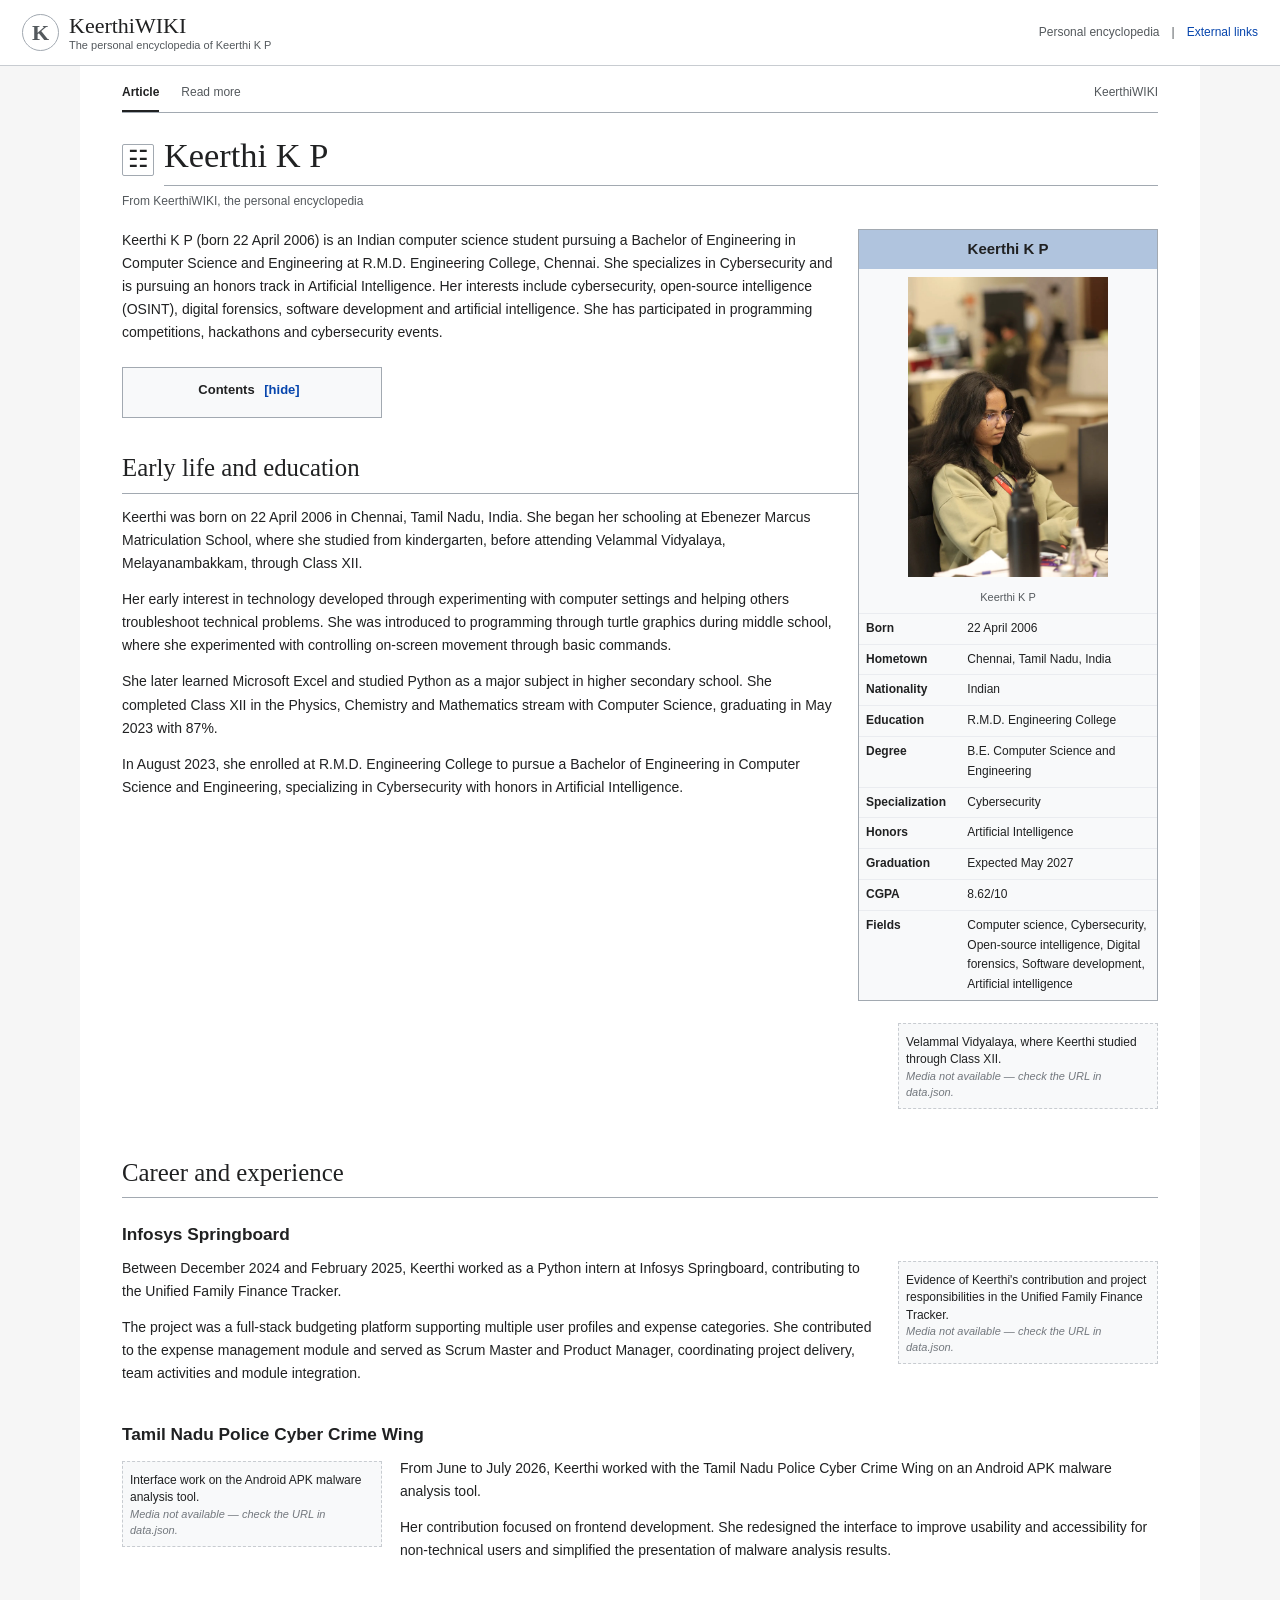
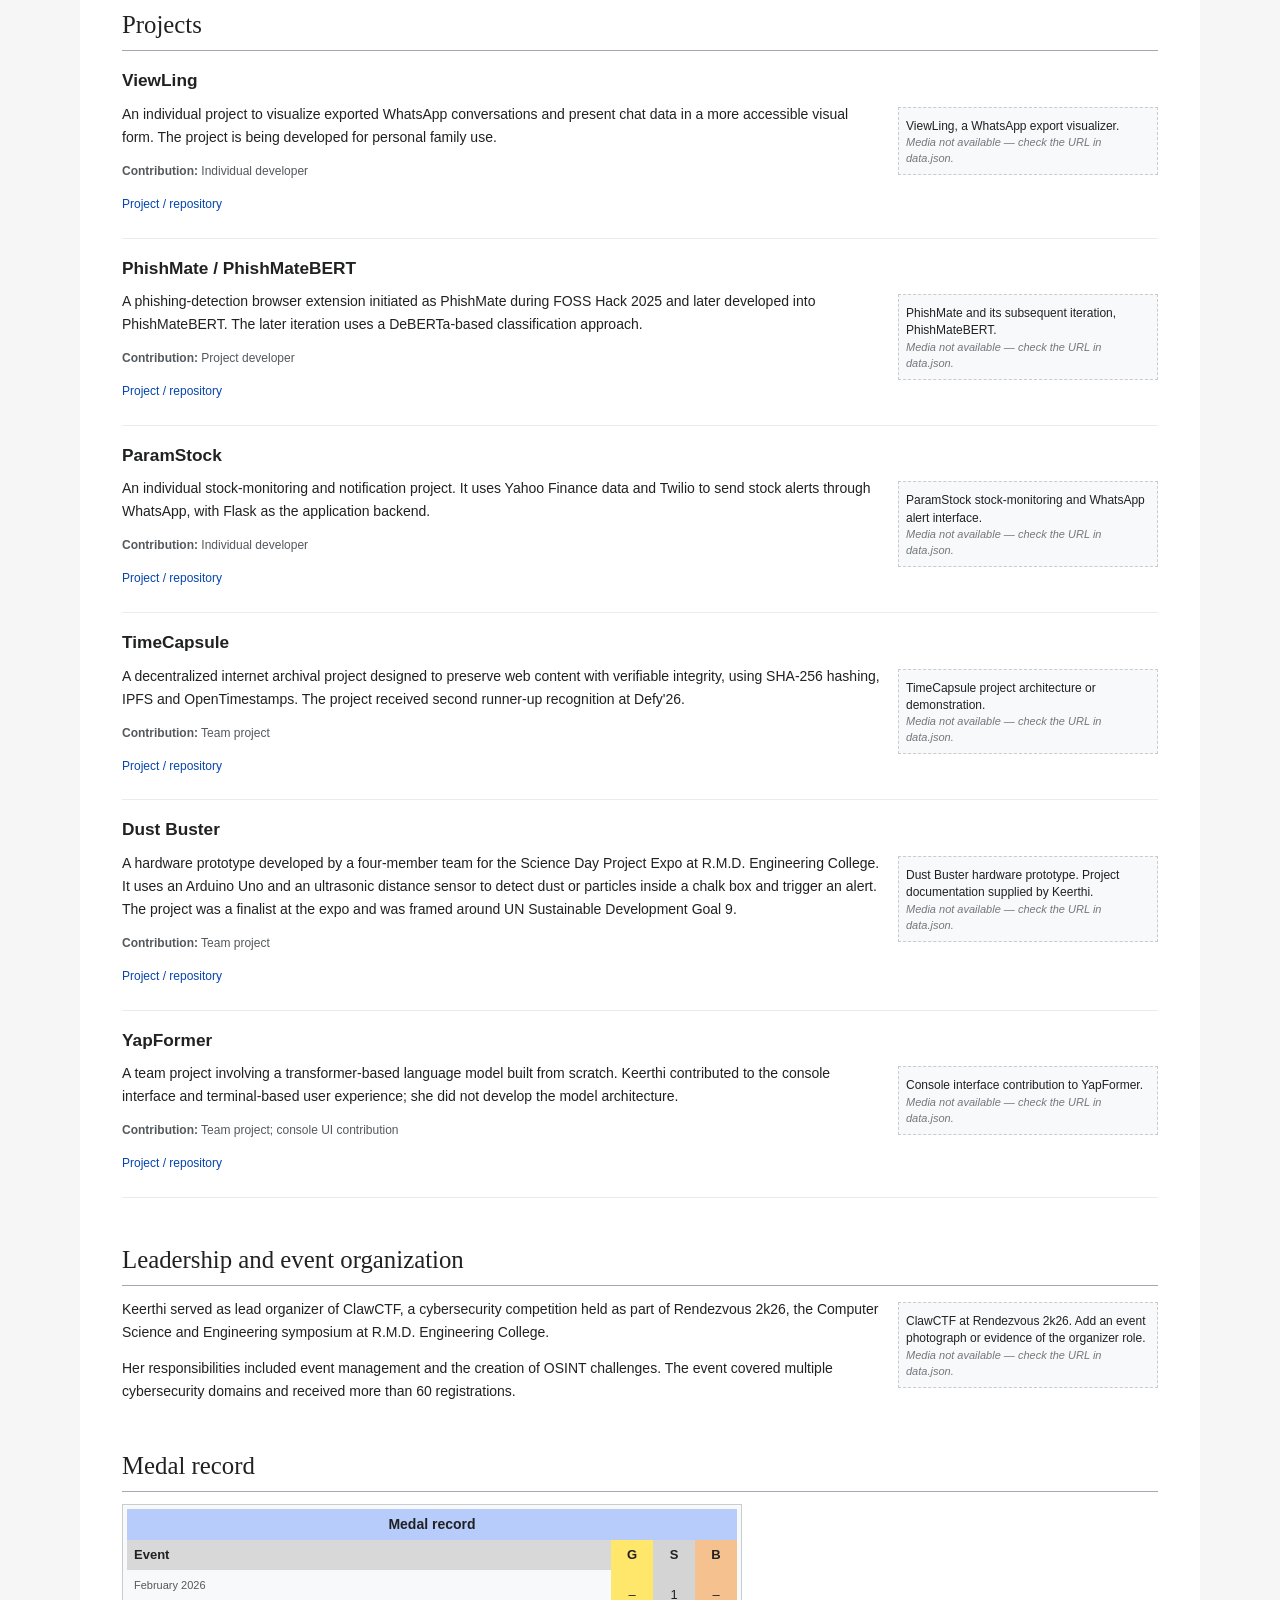
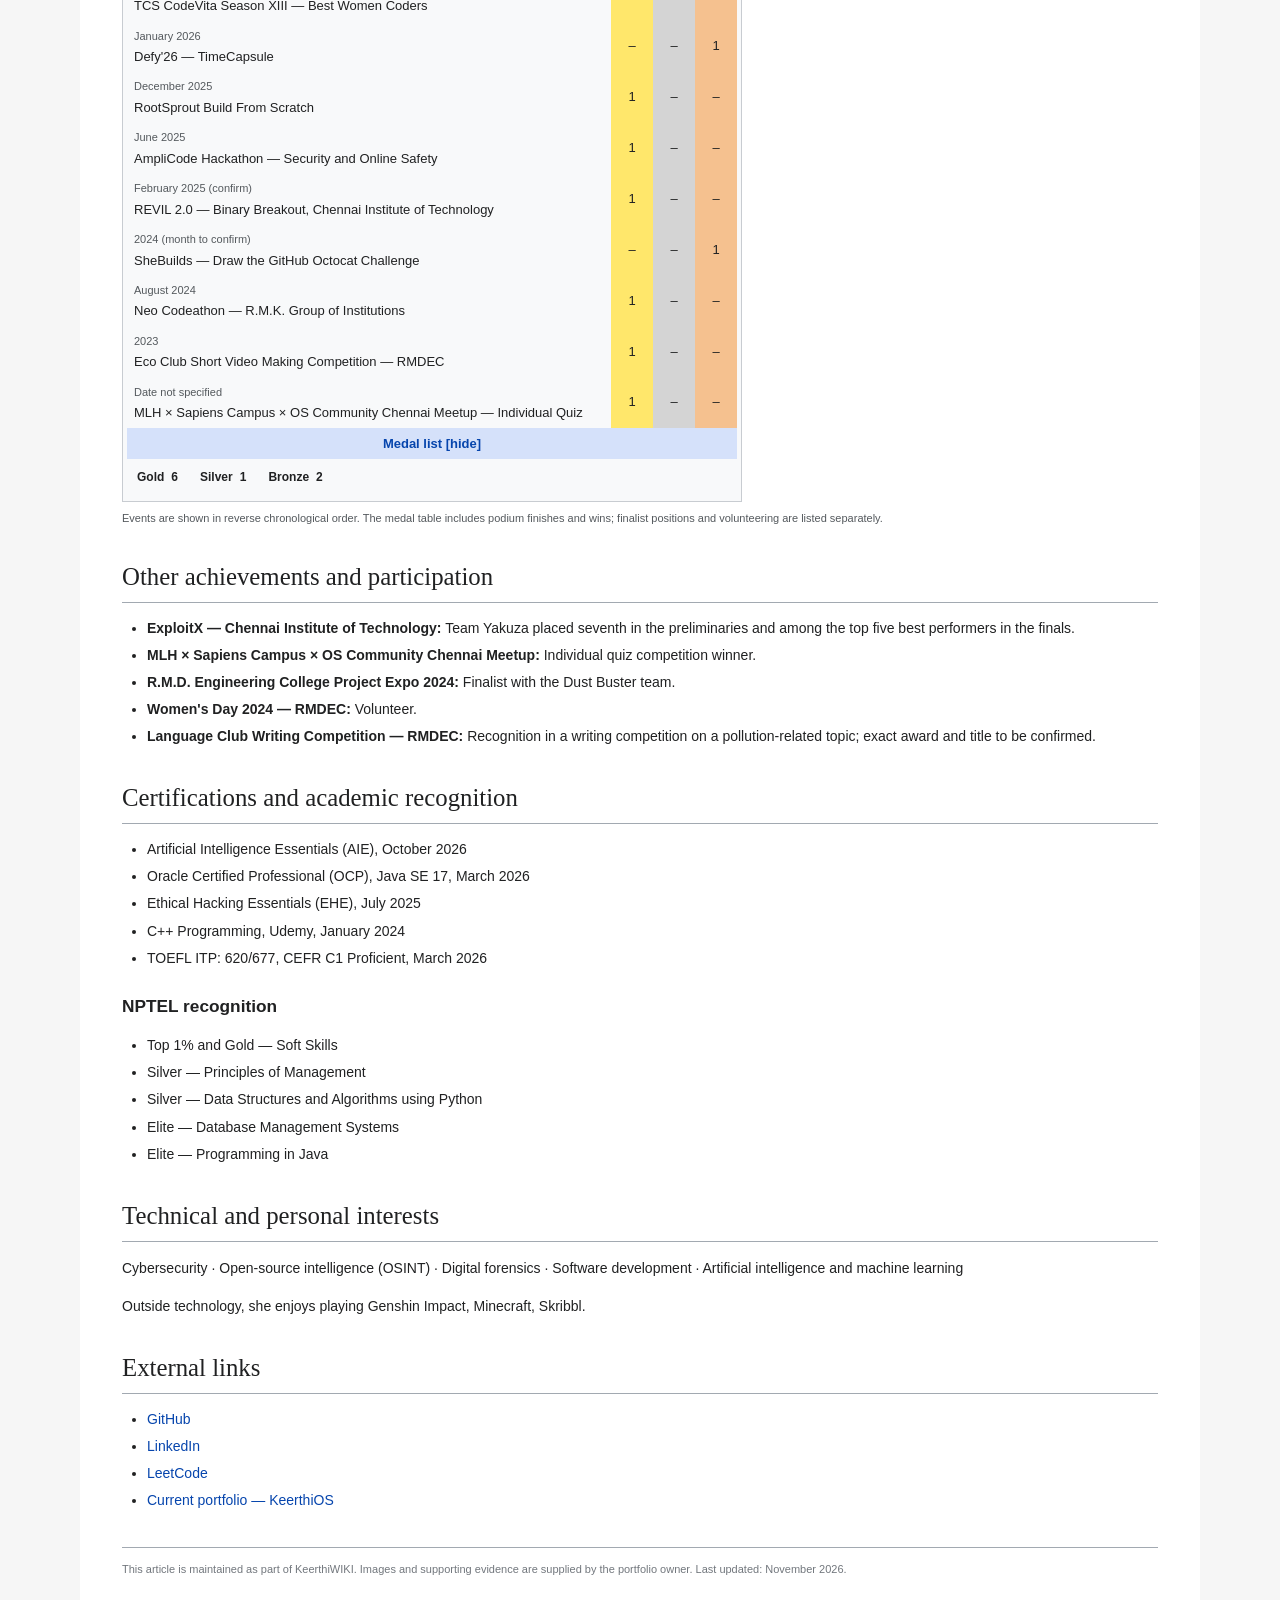
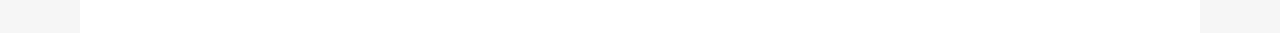
==== index.html @ c073e6c1 "not empty" ====
<!doctype html>
<html lang="en">
<head>
  <meta charset="utf-8">
  <meta name="viewport" content="width=device-width, initial-scale=1">
  <meta name="description" content="Keerthi K P — a Wikipedia-inspired personal portfolio.">
  <title>Keerthi K P — KeerthiWIKI</title>
  <link rel="stylesheet" href="style.css">
</head>
<body>
  <header class="site-header">
    <a class="brand" href="#"><span class="brand-mark">K</span><span><strong id="site-name">KeerthiWIKI</strong><small id="site-tagline">The personal encyclopedia</small></span></a>
    <div class="header-tools"><span>Personal encyclopedia</span><span class="tool-divider">|</span><a href="#external-links">External links</a></div>
  </header>
  <div class="page-shell">
    <main class="article">
      <div class="article-tabs"><span class="active-tab">Article</span><a href="#external-links">Read more</a><span class="article-tools">KeerthiWIKI</span></div>
      <div class="title-row">
        <button class="contents-trigger" id="toc-open" type="button" aria-label="Open contents" aria-expanded="true" title="Contents">☷</button>
        <h1 id="article-title">Keerthi K P</h1>
      </div>
      <div class="subtitle">From KeerthiWIKI, the personal encyclopedia</div>
      <nav class="toc-popover" id="toc-panel" aria-label="Contents">
        <div class="toc-popover-head"><strong>Contents</strong><button id="toc-toggle" type="button" aria-expanded="true">hide</button></div>
        <ol id="toc-list"></ol>
      </nav>
      <section id="overview">
        <div class="infobox" id="infobox"></div>
        <p id="lead"></p>
      </section>
      <nav class="toc" aria-label="Contents">
        <div class="toc-title">Contents <button id="toc-toggle" type="button" aria-expanded="true">[hide]</button></div>
        <ol id="toc-list"></ol>
      </nav>
      <div id="article-sections"></div>
      <section id="medal-record">
        <h2>Medal record</h2>
        <div class="medal-wrap">
          <table class="medal-table">
            <thead><tr><th colspan="4" class="medal-heading">Medal record</th></tr><tr><th>Event</th><th class="gold-head">G</th><th class="silver-head">S</th><th class="bronze-head">B</th></tr></thead>
            <tbody id="medal-body"></tbody>
            <tfoot><tr><th colspan="4" class="medal-list-heading"><button id="medal-toggle" type="button" aria-expanded="true">Medal list [hide]</button></th></tr></tfoot>
          </table>
          <div id="medal-summary" class="medal-summary"></div>
        </div>
        <p class="small-note">Events are shown in reverse chronological order. The medal table includes podium finishes and wins; finalist positions and volunteering are listed separately.</p>
      </section>
      <section id="other-achievements"><h2>Other achievements and participation</h2><ul id="other-list"></ul></section>
      <section id="certifications"><h2>Certifications and academic recognition</h2><ul id="cert-list"></ul><h3>NPTEL recognition</h3><ul id="nptel-list"></ul></section>
      <section id="interests"><h2>Technical and personal interests</h2><p class="field-list" id="field-list"></p><p id="personal-interests"></p></section>
      <section id="external-links"><h2>External links</h2><ul id="links-list"></ul></section>
      <footer class="article-footer">This article is maintained as part of KeerthiWIKI. Images and supporting evidence are supplied by the portfolio owner. Last updated: <span id="last-updated"></span>.</footer>
    </main>
  </div>
  <script>
  const $ = (s, root=document) => root.querySelector(s);
  const esc = (s="") => String(s).replace(/[&<>"']/g, c => ({"&":"&amp;","<":"&lt;",">":"&gt;",'"':"&quot;","'":"&#39;"}[c]));
  const link = (url,label) => `<a href="${esc(url)}" target="_blank" rel="noopener noreferrer">${esc(label)}</a>`;
  function figure(img, align="right") {
    if (!img) return "";
    const media = img.type === "video"
      ? `<video controls preload="metadata" playsinline aria-label="${esc(img.alt || "Project video")}"><source src="${esc(img.src)}"><span>Your browser does not support HTML video.</span></video>`
      : `<a href="${esc(img.src)}" target="_blank" rel="noopener"><img src="${esc(img.src)}" alt="${esc(img.alt || "")}" loading="lazy" onerror="this.closest('figure').classList.add('image-missing');this.style.display='none'"></a>`;
    return `<figure class="thumb ${align === "left" ? "thumb-left" : "thumb-right"}">
      ${media}
      <figcaption>${esc(img.caption || "")}<span class="missing-hint">Media not available — check the URL in data.json.</span></figcaption>
    </figure>`;
  }
  function paragraphs(items=[]) { return items.map(p=>`<p>${esc(p)}</p>`).join(""); }
  function renderSection(s) {
    let out = `<section id="${esc(s.id)}"><h2>${esc(s.title)}</h2>`;
    if (s.images) s.images.forEach(i => out += figure(i, i.align));
    if (s.paragraphs) out += paragraphs(s.paragraphs);
    if (s.subsections) s.subsections.forEach(sub => {
      out += `<div class="clearfix"><h3>${esc(sub.title)}</h3>`;
      if (sub.images) sub.images.forEach(i => out += figure(i, i.align));
      out += paragraphs(sub.paragraphs || []) + `</div>`;
    });
    if (s.items) s.items.forEach(item => {
      const projectId = `project-${s.items.indexOf(item)}-${item.name.toLowerCase().replace(/[^a-z0-9]+/g,"-")}`;
      out += `<div class="project-entry clearfix" id="${esc(projectId)}"><h3>${esc(item.name)}</h3>`;
      if (item.image) out += figure(item.image, "right");
      out += `<p>${esc(item.description)}</p><p class="role-line"><b>Contribution:</b> ${esc(item.role)}</p>`;
      if (item.link) out += `<p class="project-link">${link(item.link, "Project / repository")}</p>`;
      out += `</div>`;
    });
    out += `<div class="clearfix"></div></section>`;
    return out;
  }
  async function init() {
    try {
      const response = await fetch("data.json");
      if (!response.ok) throw new Error("Could not load data.json");
      const d = await response.json();
      $("#site-name").textContent = d.site.name;
      $("#site-tagline").textContent = d.site.tagline;
      $("#article-title").textContent = d.site.articleTitle;
      $("#last-updated").textContent = d.site.lastUpdated;
      $("#lead").textContent = d.lead;
      const p = d.person;
      $("#infobox").innerHTML = `<div class="infobox-title">${esc(p.name)}</div>
        <div class="infobox-photo"><img src="${esc(p.photo.src)}" alt="${esc(p.photo.alt)}" onerror="this.style.display='none';this.nextElementSibling.style.display='block'"><span class="missing-hint">Add your portrait at ${esc(p.photo.src)}</span><div class="caption">${esc(p.photo.caption)}</div></div>
        <table>${[
          ["Born",p.born],["Hometown",p.hometown],["Nationality",p.nationality],["Education",p.education],["Degree",p.degree],["Specialization",p.specialization],["Honors",p.honors],["Graduation",p.graduation],["CGPA",p.cgpa],["Fields",p.fields.join(", ")]
        ].map(([k,v])=>`<tr><th>${esc(k)}</th><td>${esc(v)}</td></tr>`).join("")}</table>`;
      $("#article-sections").innerHTML = d.sections.map(renderSection).join("");
      const tocRows = d.sections.map((s,i) => {
        let nested = "";
        if (s.subsections?.length) nested = `<ol>${s.subsections.map(sub=>`<li><a href="#${esc(s.id)}">${esc(sub.title)}</a></li>`).join("")}</ol>`;
        if (s.items?.length) nested = `<ol>${s.items.map((item,j)=>`<li><a href="#project-${j}-${esc(item.name.toLowerCase().replace(/[^a-z0-9]+/g,"-"))}">${esc(item.name)}</a></li>`).join("")}</ol>`;
        return `<li><a href="#${esc(s.id)}">${esc(s.title)}</a>${nested}</li>`;
      }).join("");
      $("#toc-list").innerHTML = `<li class="toc-top"><a href="#overview">(Top)</a></li>${tocRows}
        <li><a href="#medal-record">Medal record</a></li>
        <li><a href="#other-achievements">Other achievements and participation</a></li>
        <li><a href="#certifications">Certifications and academic recognition</a></li>
        <li><a href="#interests">Technical and personal interests</a></li>
        <li><a href="#external-links">External links</a></li>`;
      const medals = [...d.medals].sort((a,b)=>b.sort.localeCompare(a.sort));
      $("#medal-body").innerHTML = medals.map(m=>`<tr><td><span class="medal-date">${esc(m.date)}</span><br>${esc(m.event)}</td><td class="gold-cell">${m.gold || "–"}</td><td class="silver-cell">${m.silver || "–"}</td><td class="bronze-cell">${m.bronze || "–"}</td></tr>`).join("");
      const totals = medals.reduce((a,m)=>({gold:a.gold+m.gold,silver:a.silver+m.silver,bronze:a.bronze+m.bronze}),{gold:0,silver:0,bronze:0});
      $("#medal-summary").innerHTML = `<div><b>Gold</b><span>${totals.gold}</span></div><div><b>Silver</b><span>${totals.silver}</span></div><div><b>Bronze</b><span>${totals.bronze}</span></div>`;
      $("#other-list").innerHTML = d.otherAchievements.map(a=>`<li><b>${esc(a.title)}:</b> ${esc(a.detail)}</li>`).join("");
      $("#cert-list").innerHTML = d.certifications.map(x=>`<li>${esc(x)}</li>`).join("");
      $("#nptel-list").innerHTML = d.nptel.map(x=>`<li>${esc(x)}</li>`).join("");
      $("#field-list").textContent = d.interests.join(" · ");
      $("#personal-interests").textContent = "Outside technology, she enjoys playing " + d.personalInterests.join(", ") + ".";
      $("#links-list").innerHTML = d.externalLinks.map(x=>`<li>${link(x.url,x.label)}</li>`).join("");
      const tocPanel = $("#toc-panel"), tocOpen = $("#toc-open");
      $("#toc-toggle").addEventListener("click", () => { tocPanel.classList.remove("is-open"); tocOpen.setAttribute("aria-expanded","false"); });
      tocOpen.addEventListener("click", () => { const open = !tocPanel.classList.contains("is-open"); tocPanel.classList.toggle("is-open",open); tocOpen.setAttribute("aria-expanded",String(open)); });
      $("#toc-list").addEventListener("click", e => { if (e.target.closest("a")) { tocPanel.classList.remove("is-open"); tocOpen.setAttribute("aria-expanded","false"); } });
      $("#medal-toggle").addEventListener("click", e=>{const summary=$("#medal-summary");const hidden=summary.hidden=!summary.hidden;e.currentTarget.textContent=hidden?"Medal list [show]":"Medal list [hide]";e.currentTarget.setAttribute("aria-expanded",String(!hidden));});
    } catch (err) {
      document.querySelector(".article").insertAdjacentHTML("beforeend", `<p class="load-error">Unable to load data.json. Run this site through a local web server and keep index.html, style.css and data.json in the same folder. Details: ${esc(err.message)}</p>`);
    }
  }
  init();
  </script>
</body>
</html>
---- style.css ----
* { box-sizing: border-box; }
:root {
  --wiki-blue: #0645ad; --wiki-border: #a2a9b1; --wiki-muted: #54595d;
  --wiki-bg: #f8f9fa; --wiki-page: #fff; --wiki-link: #0645ad;
}
html { scroll-behavior: smooth; }
body { margin: 0; color: #202122; background: #f6f6f6; font: 14px/1.65 Arial, Helvetica, sans-serif; }
a { color: var(--wiki-link); text-decoration: none; }
a:hover { text-decoration: underline; }
.site-header { height: 66px; border-bottom: 1px solid #c8ccd1; background: #fff; display:flex; align-items:center; justify-content:space-between; padding: 0 max(22px, calc((100vw - 1440px)/2)); }
.brand { display:flex; align-items:center; gap:10px; color:#202122; }
.brand:hover { text-decoration:none; }
.brand-mark { width:37px;height:37px;border:1px solid #a2a9b1;border-radius:50%;display:grid;place-items:center;font: bold 22px Georgia,serif;color:#54595d; }
.brand strong { display:block;font: 22px Georgia,serif; }
.brand small { display:block;color:#54595d;font-size:11px;line-height:1.2; }
.header-tools { color:#54595d;font-size:12px;display:flex;gap:12px;align-items:center; }
.page-shell { max-width:1440px;margin:0 auto;display:grid;grid-template-columns:190px minmax(0,1fr);min-height:calc(100vh - 66px); }
.sidebar { padding:26px 18px; font-size:13px; }
.sidebar a { display:block;padding:4px 0; }
.sidebar-heading { font-weight:bold;border-bottom:1px solid #c8ccd1;margin-bottom:9px;padding-bottom:6px; }
.sidebar-note { margin-top:28px;color:#72777d;font-size:11px;line-height:1.5;border-top:1px solid #c8ccd1;padding-top:10px; }
.article { background:var(--wiki-page);border-left:1px solid #a7d7f9;min-width:0;padding:22px 38px 55px; }
.article-tabs { height:30px;border-bottom:1px solid #a2a9b1;margin:-5px 0 22px;display:flex;gap:22px;font-size:12px;color:#54595d; }
.article-tabs a { color:#54595d; }
.active-tab { border-bottom:2px solid #202122;padding-bottom:8px;color:#202122;font-weight:bold; }
.article-tools { margin-left:auto; }
h1,h2,h3 { font-family:Georgia,"Times New Roman",serif;font-weight:normal;color:#202122; }
h1 { font-size:2.15rem;line-height:1.2;margin:0 0 6px;padding-bottom:9px;border-bottom:1px solid #a2a9b1; }
.subtitle { color:#54595d;font-size:12px;margin-bottom:17px; }
h2 { font-size:1.55rem;border-bottom:1px solid #a2a9b1;padding-bottom:4px;margin:30px 0 12px; }
h3 { font-family:Arial,Helvetica,sans-serif;font-size:1.08rem;font-weight:bold;margin:22px 0 8px; }
p { margin:0 0 13px; }
ul { padding-left:25px; }
li { margin:4px 0; }
.infobox { float:right;clear:right;width:300px;margin:0 0 18px 22px;border:1px solid #a2a9b1;background:#f8f9fa;font-size:12px; }
.infobox-title { background:#b0c4de;text-align:center;font-weight:bold;font-size:15px;padding:7px; }
.infobox-photo { padding:8px 8px 3px;text-align:center; }
.infobox-photo img { max-width:100%;max-height:300px;object-fit:contain; }
.infobox-photo .caption { font-size:11px;color:#54595d;padding:4px; }
.infobox table { border-collapse:collapse;width:100%; }
.infobox th,.infobox td { text-align:left;vertical-align:top;padding:5px 7px;border-top:1px solid #eaecf0; }
.infobox th { width:34%; }
.toc { display:table;min-width:260px;max-width:100%;background:#f8f9fa;border:1px solid #a2a9b1;padding:10px 16px;margin:22px 0 25px;font-size:13px; }
.toc-title { text-align:center;font-weight:bold;margin-bottom:6px; }
.toc-title button,.medal-list-heading button { border:0;background:none;color:#0645ad;cursor:pointer;font:inherit; }
.toc ol { margin:0;padding-left:25px; }
.toc li { margin:2px 0; }
.thumb { width:260px;max-width:45%;border:1px solid #c8ccd1;background:#f8f9fa;padding:4px;margin:4px 0 14px; }
.thumb-right { float:right;clear:right;margin-left:18px; }
.thumb-left { float:left;clear:left;margin-right:18px; }
.thumb img { display:block;width:100%;max-height:260px;object-fit:contain;background:#fff; }
.thumb figcaption { font-size:12px;line-height:1.45;padding:6px 3px 3px;text-align:left; }
.missing-hint { display:none;color:#72777d;font-size:11px;font-style:italic; }
.image-missing { min-height:65px;border-style:dashed; }
.image-missing .missing-hint { display:block; }
.project-entry { border-bottom:1px solid #eaecf0;padding-bottom:10px;margin-bottom:12px; }
.project-entry h3 { margin-top:15px; }
.role-line { color:#54595d;font-size:12px; }
.project-link { font-size:12px; }
.clearfix::after { content:"";display:table;clear:both; }
.medal-wrap { max-width:620px;background:#f8f9fa;padding:4px;border:1px solid #c8ccd1; }
.medal-table { width:100%;border-collapse:collapse;font-size:13px; }
.medal-table th,.medal-table td { padding:4px 7px;text-align:left; }
.medal-heading { background:#b7ccfa;text-align:center!important;font-size:14px; }
.medal-table thead tr:nth-child(2) { background:#d8d8d8; }
.medal-table th:not(:first-child),.medal-table td:not(:first-child) { text-align:center;width:42px; }
.gold-head,.gold-cell { background:#ffe76b; }
.silver-head,.silver-cell { background:#d4d4d4; }
.bronze-head,.bronze-cell { background:#f5c18f; }
.medal-date { color:#54595d;font-size:11px; }
.medal-list-heading { background:#d5e1fa;text-align:center!important; }
.medal-summary { padding:9px 10px;display:flex;gap:22px;font-size:12px; }
.medal-summary div { display:flex;gap:7px; }
.medal-summary span { font-weight:bold; }
.small-note { font-size:11px;color:#54595d;margin-top:7px; }
.field-list { line-height:2; }
.article-footer { border-top:1px solid #a2a9b1;margin-top:35px;padding-top:12px;color:#72777d;font-size:11px; }
.load-error { background:#fee;border:1px solid #c66;padding:12px;color:#900; }
@media (max-width:850px) {
  .page-shell { grid-template-columns:1fr; }
  .sidebar { display:flex;flex-wrap:wrap;gap:7px 15px;padding:10px 16px;border-bottom:1px solid #c8ccd1; }
  .sidebar-heading,.sidebar-note { display:none; }
  .sidebar a { display:inline-block; }
  .article { border-left:0;padding:20px 22px 40px; }
}
@media (max-width:560px) {
  .site-header { padding:0 14px; }
  .header-tools { display:none; }
  .article { padding:16px 14px 35px; }
  h1 { font-size:1.8rem; }
  .infobox { float:none;width:100%;margin:12px 0 18px; }
  .thumb,.thumb-right,.thumb-left { float:none;clear:both;width:100%;max-width:100%;margin:12px 0; }
  .thumb img { max-height:340px; }
  .medal-wrap { overflow-x:auto; }
  .medal-table { min-width:430px; }
}

/* Embedded project videos */
.thumb video { display:block; width:100%; max-height:300px; background:#111; }
@media (max-width:560px) {
  .thumb video { max-height:360px; }
}

/* Wikipedia-style floating table of contents */
.page-shell { max-width:1440px; margin:0 auto; display:block; min-height:calc(100vh - 66px); }
.article { background:#fff; border-left:0; min-width:0; padding:22px 42px 55px; max-width:1120px; margin:0 auto; position:relative; }
.title-row { display:flex; align-items:center; gap:10px; position:relative; }
.title-row h1 { flex:1; }
.contents-trigger {
  flex:0 0 32px; width:32px; height:32px; padding:0; margin:0 0 8px;
  border:1px solid #a2a9b1; border-radius:2px; background:#fff; color:#202122;
  font-size:23px; line-height:1; cursor:pointer; display:grid; place-items:center;
}
.contents-trigger:hover { background:#f8f9fa; border-color:#72777d; }
.toc-popover {
  position:absolute; z-index:20; top:76px; left:42px;
  width:min(580px, calc(100% - 84px)); max-height:min(72vh, 610px);
  overflow:auto; background:#fff; border:1px solid #c8ccd1;
  box-shadow:0 2px 8px rgba(0,0,0,.18); padding:12px 18px 14px;
  display:none;
}
.toc-popover.is-open { display:block; }
.toc-popover-head {
  position:sticky; top:-12px; z-index:1; background:#fff;
  display:flex; justify-content:center; align-items:center;
  min-height:32px; border-bottom:1px solid #eaecf0; margin-bottom:8px;
}
.toc-popover-head strong { font-size:14px; }
.toc-popover-head button {
  position:absolute; right:0; border:0; border-radius:2px; background:#eaecf0;
  padding:4px 9px; color:#202122; cursor:pointer; font-size:12px;
}
.toc-popover ol { margin:0; padding-left:25px; list-style:none; counter-reset:toc; }
.toc-popover > ol { padding-left:0; }
.toc-popover li { margin:0; padding:4px 0; line-height:1.35; }
.toc-popover li ol { padding-left:26px; }
.toc-popover li ol li { padding:4px 0; }
.toc-popover a { color:#0645ad; }
.toc-popover .toc-top { font-weight:bold; padding-bottom:8px; }
@media (max-width:850px) {
  .article { padding:20px 22px 40px; }
  .toc-popover { left:22px; width:min(580px,calc(100% - 44px)); }
}
@media (max-width:560px) {
  .article { padding:16px 14px 35px; }
  .toc-popover { left:14px; width:calc(100% - 28px); max-height:70vh; }
}
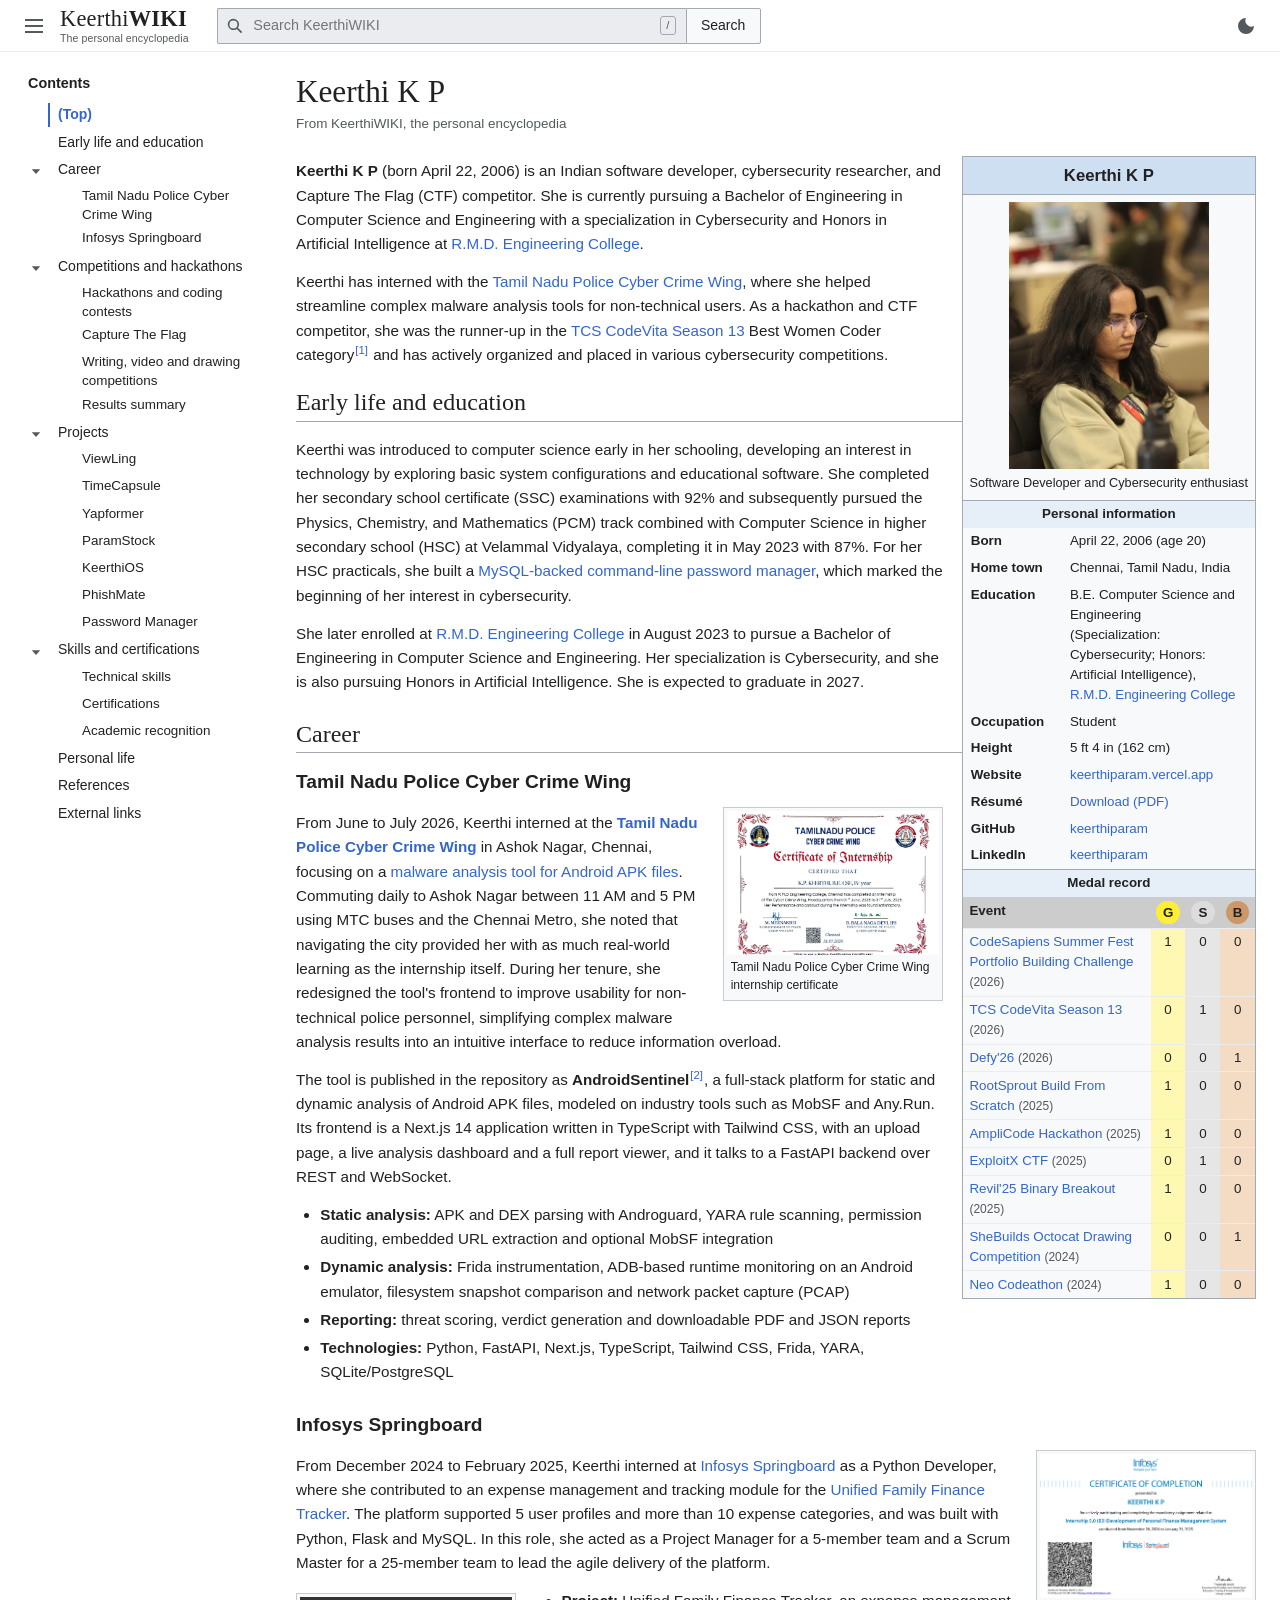
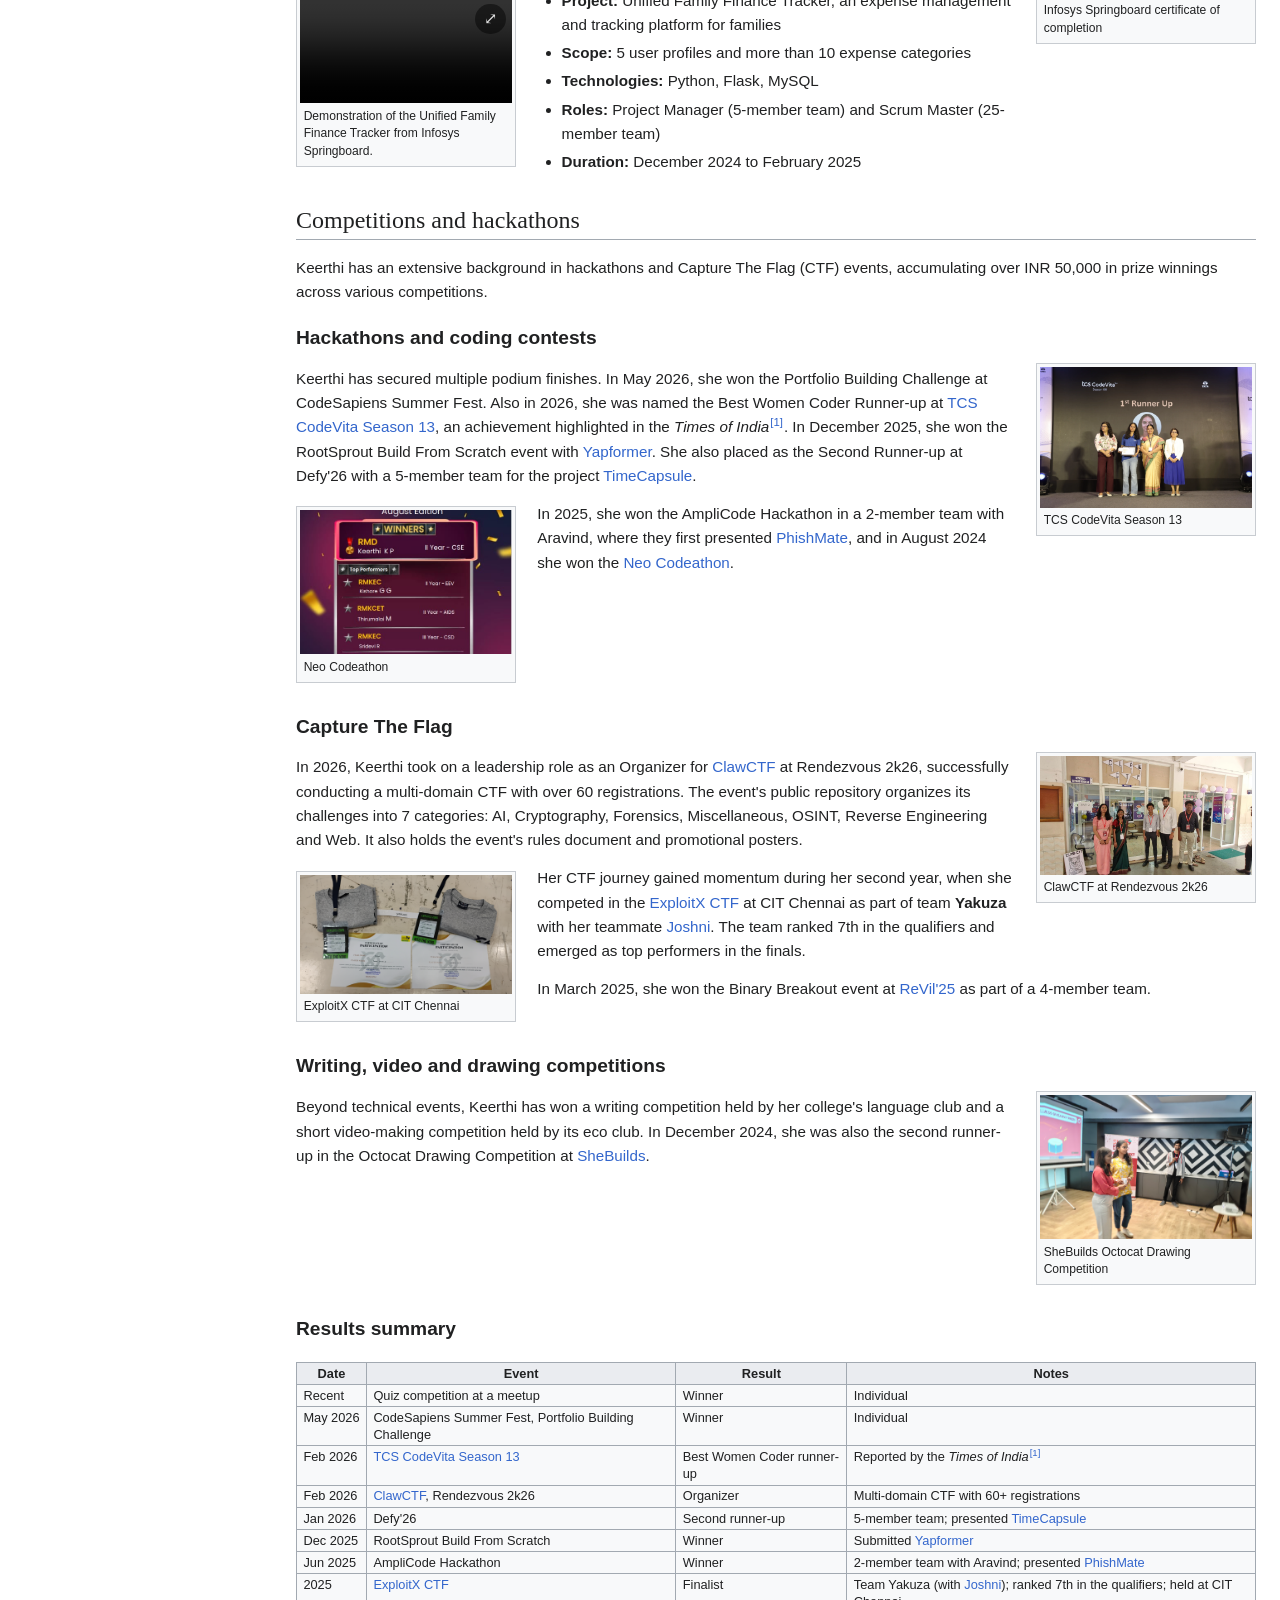
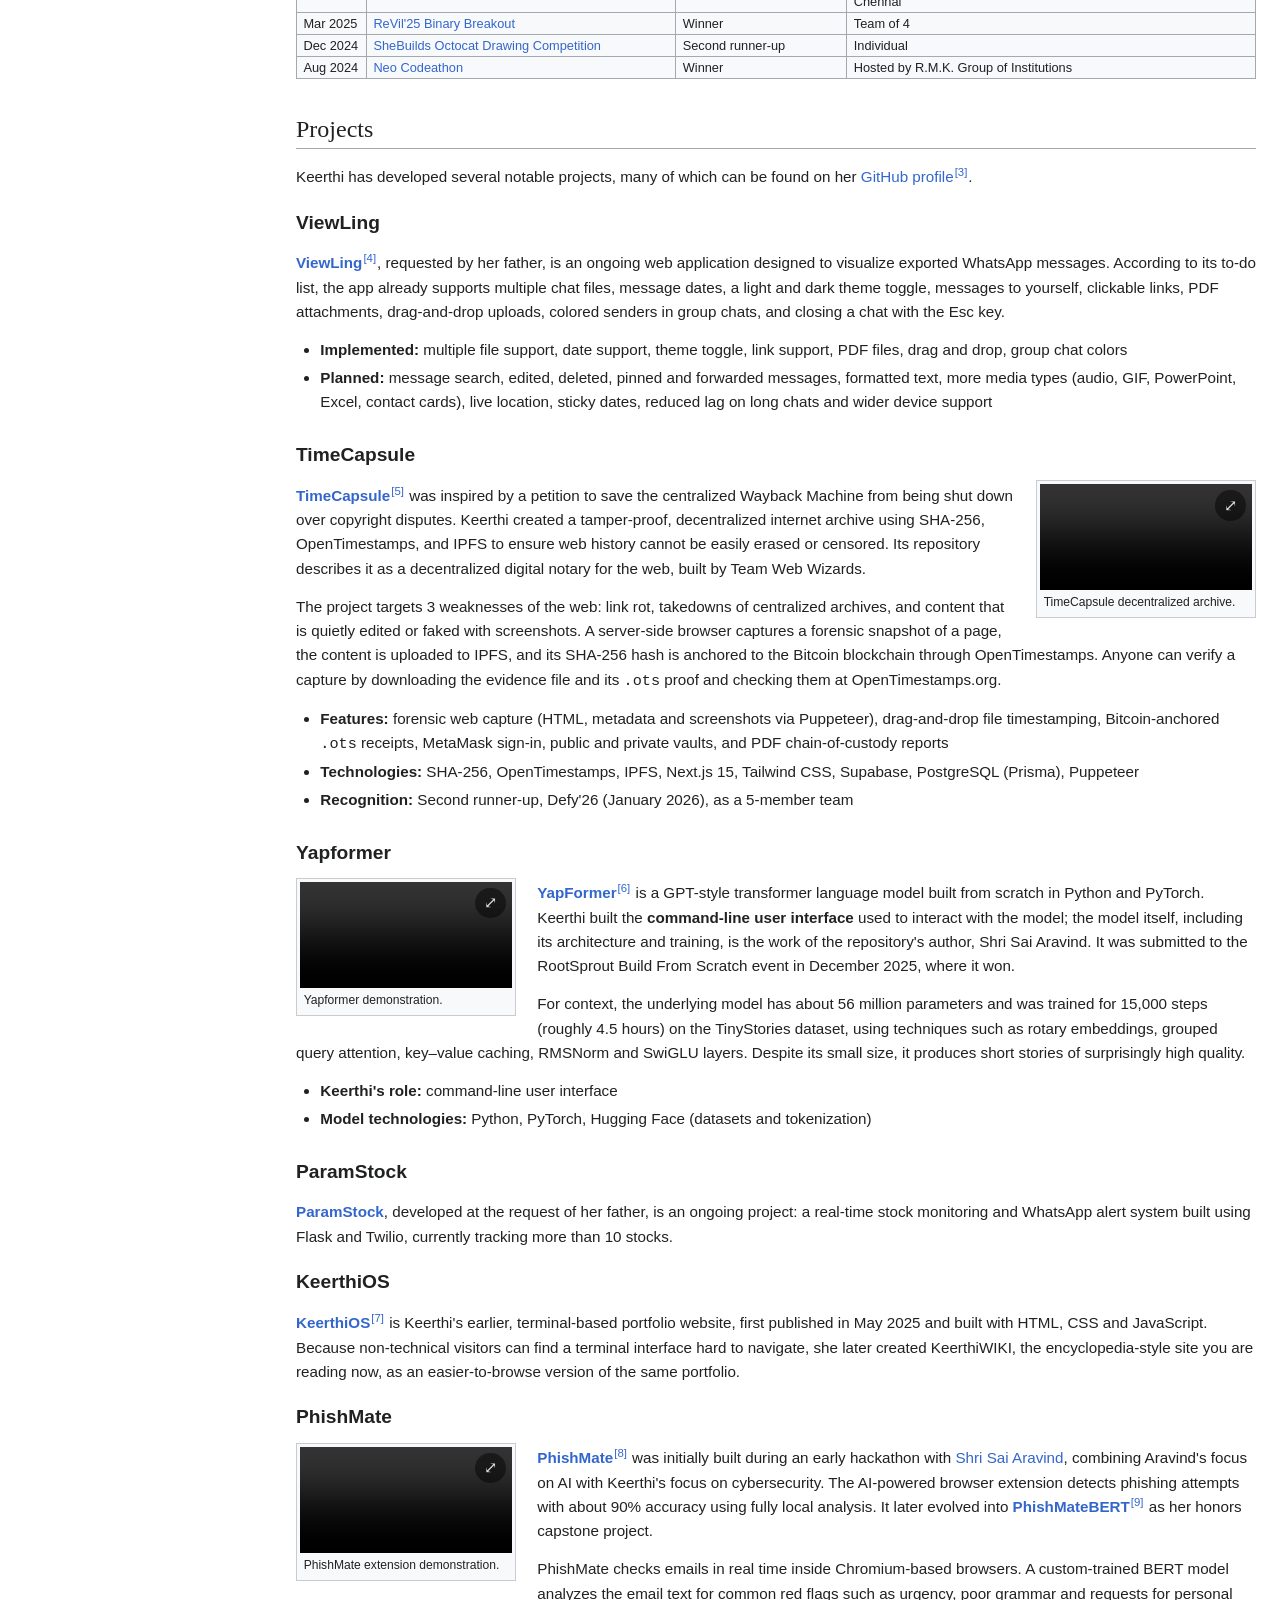
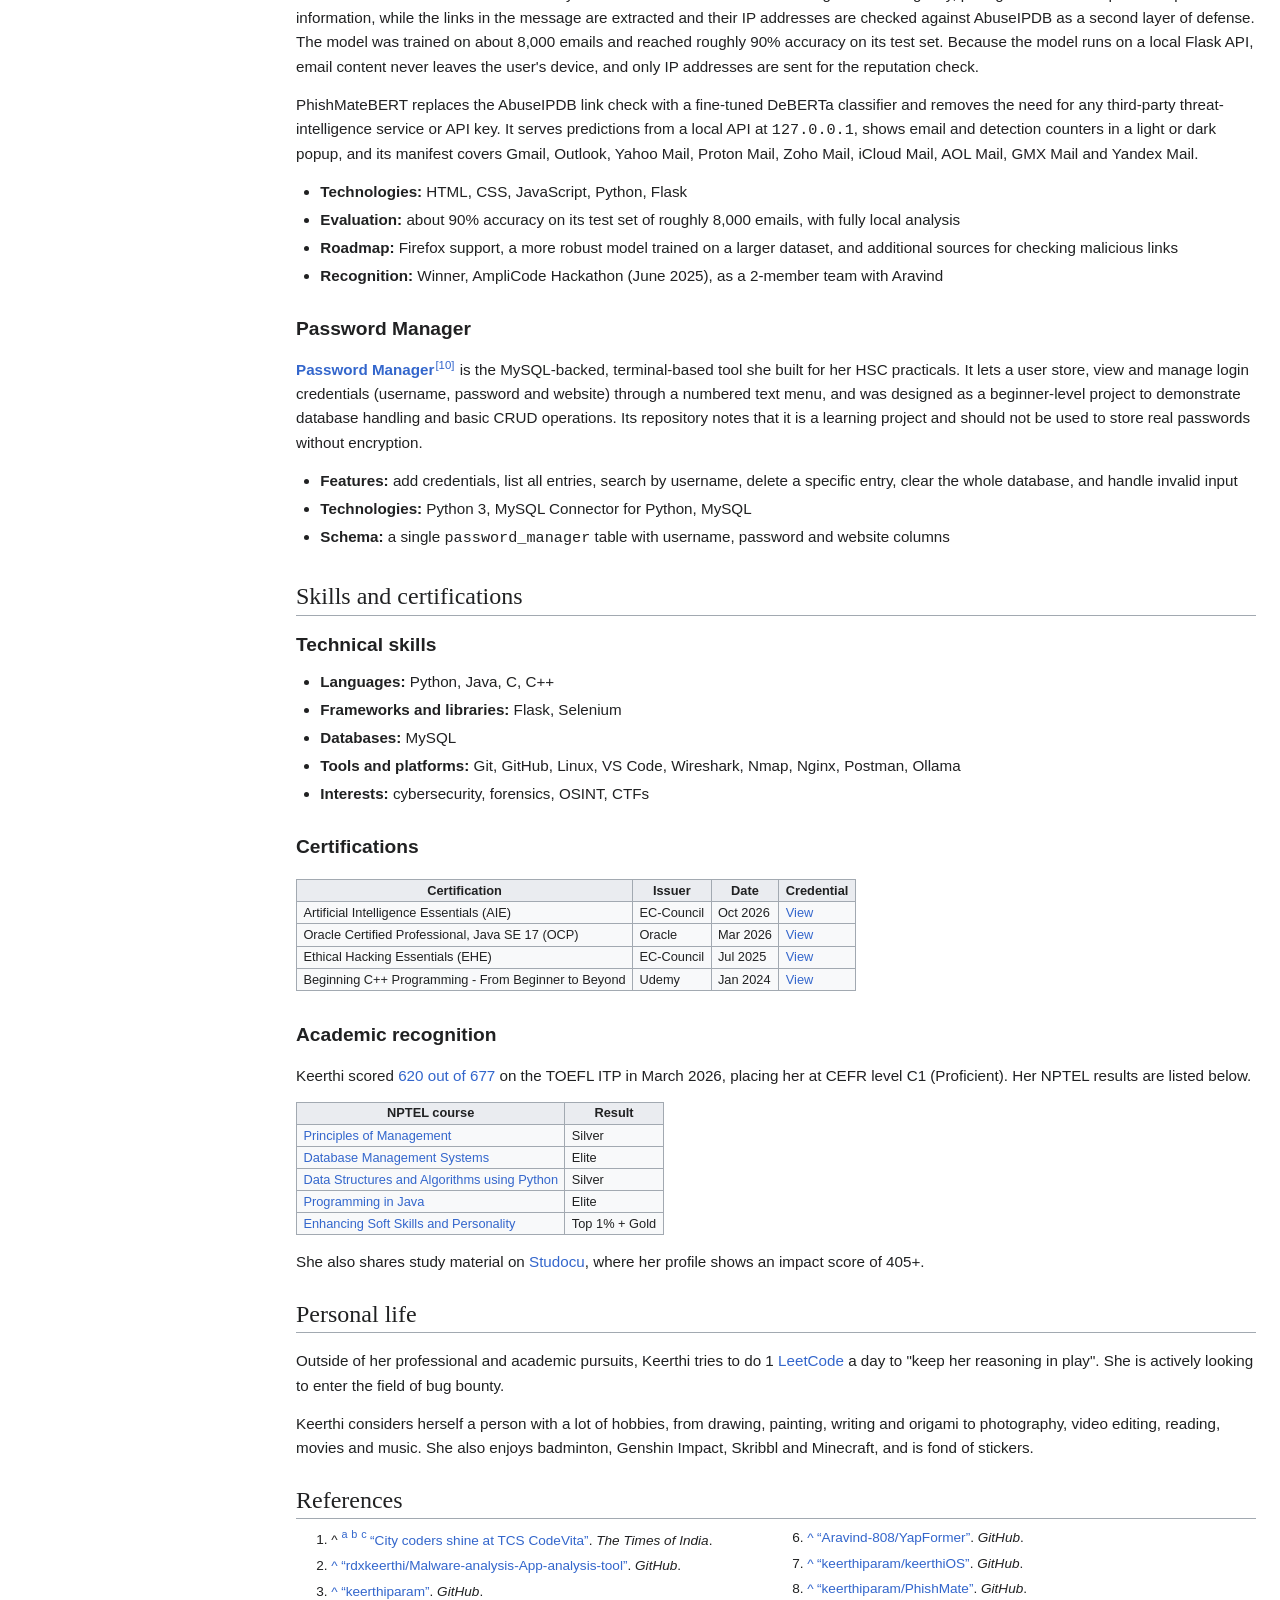
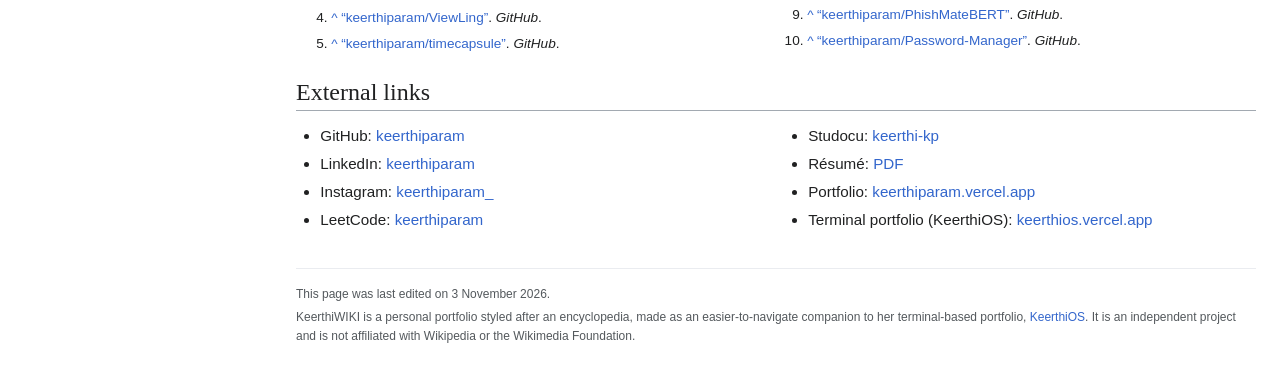
==== commit bfd32943: "start" ====
--- a/index.html
+++ b/index.html
@@ -1,141 +1,114 @@
-<!doctype html>
-<html lang="en">
+<!DOCTYPE html>
+<html lang="en" data-theme="light">
 <head>
-  <meta charset="utf-8">
-  <meta name="viewport" content="width=device-width, initial-scale=1">
-  <meta name="description" content="Keerthi K P — a Wikipedia-inspired personal portfolio.">
-  <title>Keerthi K P — KeerthiWIKI</title>
-  <link rel="stylesheet" href="style.css">
+    <meta charset="UTF-8">
+    <meta name="viewport" content="width=device-width, initial-scale=1.0">
+    <title>KeerthiWIKI</title>
+    <meta name="description" content="Keerthi K P is an Indian software developer, cybersecurity researcher and CTF competitor. KeerthiWIKI is her personal portfolio, written like an encyclopedia article.">
+    <script>
+        /* Apply the saved / system theme before first paint to avoid a flash */
+        (function () {
+            try {
+                var t = localStorage.getItem('theme');
+                if (!t) t = window.matchMedia('(prefers-color-scheme: dark)').matches ? 'dark' : 'light';
+                document.documentElement.setAttribute('data-theme', t);
+            } catch (e) {}
+        })();
+    </script>
+    <link rel="icon" href="images/favicon.png">
+    <meta property="og:type" content="profile">
+    <meta property="og:title" content="Keerthi K P – KeerthiWIKI">
+    <meta property="og:description" content="Keerthi K P is an Indian software developer, cybersecurity researcher and CTF competitor. KeerthiWIKI is her personal portfolio, written like an encyclopedia article.">
+    <script type="application/ld+json">
+    {
+        "@context": "https://schema.org",
+        "@type": "Person",
+        "name": "Keerthi K P",
+        "url": "https://keerthiparam.vercel.app",
+        "alumniOf": "R.M.D. Engineering College",
+        "sameAs": [
+            "https://github.com/keerthiparam",
+            "https://www.linkedin.com/in/keerthiparam",
+            "https://www.instagram.com/keerthiparam_",
+            "https://leetcode.com/u/keerthiparam/"
+        ]
+    }
+    </script>
+    <link rel="stylesheet" href="style.css">
 </head>
 <body>
-  <header class="site-header">
-    <a class="brand" href="#"><span class="brand-mark">K</span><span><strong id="site-name">KeerthiWIKI</strong><small id="site-tagline">The personal encyclopedia</small></span></a>
-    <div class="header-tools"><span>Personal encyclopedia</span><span class="tool-divider">|</span><a href="#external-links">External links</a></div>
-  </header>
-  <div class="page-shell">
-    <main class="article">
-      <div class="article-tabs"><span class="active-tab">Article</span><a href="#external-links">Read more</a><span class="article-tools">KeerthiWIKI</span></div>
-      <div class="title-row">
-        <button class="contents-trigger" id="toc-open" type="button" aria-label="Open contents" aria-expanded="true" title="Contents">☷</button>
-        <h1 id="article-title">Keerthi K P</h1>
-      </div>
-      <div class="subtitle">From KeerthiWIKI, the personal encyclopedia</div>
-      <nav class="toc-popover" id="toc-panel" aria-label="Contents">
-        <div class="toc-popover-head"><strong>Contents</strong><button id="toc-toggle" type="button" aria-expanded="true">hide</button></div>
-        <ol id="toc-list"></ol>
-      </nav>
-      <section id="overview">
-        <div class="infobox" id="infobox"></div>
-        <p id="lead"></p>
-      </section>
-      <nav class="toc" aria-label="Contents">
-        <div class="toc-title">Contents <button id="toc-toggle" type="button" aria-expanded="true">[hide]</button></div>
-        <ol id="toc-list"></ol>
-      </nav>
-      <div id="article-sections"></div>
-      <section id="medal-record">
-        <h2>Medal record</h2>
-        <div class="medal-wrap">
-          <table class="medal-table">
-            <thead><tr><th colspan="4" class="medal-heading">Medal record</th></tr><tr><th>Event</th><th class="gold-head">G</th><th class="silver-head">S</th><th class="bronze-head">B</th></tr></thead>
-            <tbody id="medal-body"></tbody>
-            <tfoot><tr><th colspan="4" class="medal-list-heading"><button id="medal-toggle" type="button" aria-expanded="true">Medal list [hide]</button></th></tr></tfoot>
-          </table>
-          <div id="medal-summary" class="medal-summary"></div>
+    <a class="skip-link" href="#content">Skip to content</a>
+
+    <!-- ===================== HEADER ===================== -->
+    <header class="vector-header">
+        <div class="header-start">
+            <button id="menuToggle" class="icon-btn" type="button" aria-label="Toggle contents sidebar" title="Toggle contents">
+                <svg viewBox="0 0 20 20" width="20" height="20" aria-hidden="true"><path fill="currentColor" d="M1 3h18v2H1zm0 6h18v2H1zm0 6h18v2H1z"/></svg>
+            </button>
+            <a class="logo" href="#firstHeading" aria-label="KeerthiWIKI – back to top">
+                <span class="logo-text">
+                    <span class="wordmark">Keerthi<span class="wiki">WIKI</span></span>
+                    <span class="tagline">The personal encyclopedia</span>
+                </span>
+            </a>
         </div>
-        <p class="small-note">Events are shown in reverse chronological order. The medal table includes podium finishes and wins; finalist positions and volunteering are listed separately.</p>
-      </section>
-      <section id="other-achievements"><h2>Other achievements and participation</h2><ul id="other-list"></ul></section>
-      <section id="certifications"><h2>Certifications and academic recognition</h2><ul id="cert-list"></ul><h3>NPTEL recognition</h3><ul id="nptel-list"></ul></section>
-      <section id="interests"><h2>Technical and personal interests</h2><p class="field-list" id="field-list"></p><p id="personal-interests"></p></section>
-      <section id="external-links"><h2>External links</h2><ul id="links-list"></ul></section>
-      <footer class="article-footer">This article is maintained as part of KeerthiWIKI. Images and supporting evidence are supplied by the portfolio owner. Last updated: <span id="last-updated"></span>.</footer>
-    </main>
-  </div>
-  <script>
-  const $ = (s, root=document) => root.querySelector(s);
-  const esc = (s="") => String(s).replace(/[&<>"']/g, c => ({"&":"&amp;","<":"&lt;",">":"&gt;",'"':"&quot;","'":"&#39;"}[c]));
-  const link = (url,label) => `<a href="${esc(url)}" target="_blank" rel="noopener noreferrer">${esc(label)}</a>`;
-  function figure(img, align="right") {
-    if (!img) return "";
-    const media = img.type === "video"
-      ? `<video controls preload="metadata" playsinline aria-label="${esc(img.alt || "Project video")}"><source src="${esc(img.src)}"><span>Your browser does not support HTML video.</span></video>`
-      : `<a href="${esc(img.src)}" target="_blank" rel="noopener"><img src="${esc(img.src)}" alt="${esc(img.alt || "")}" loading="lazy" onerror="this.closest('figure').classList.add('image-missing');this.style.display='none'"></a>`;
-    return `<figure class="thumb ${align === "left" ? "thumb-left" : "thumb-right"}">
-      ${media}
-      <figcaption>${esc(img.caption || "")}<span class="missing-hint">Media not available — check the URL in data.json.</span></figcaption>
-    </figure>`;
-  }
-  function paragraphs(items=[]) { return items.map(p=>`<p>${esc(p)}</p>`).join(""); }
-  function renderSection(s) {
-    let out = `<section id="${esc(s.id)}"><h2>${esc(s.title)}</h2>`;
-    if (s.images) s.images.forEach(i => out += figure(i, i.align));
-    if (s.paragraphs) out += paragraphs(s.paragraphs);
-    if (s.subsections) s.subsections.forEach(sub => {
-      out += `<div class="clearfix"><h3>${esc(sub.title)}</h3>`;
-      if (sub.images) sub.images.forEach(i => out += figure(i, i.align));
-      out += paragraphs(sub.paragraphs || []) + `</div>`;
-    });
-    if (s.items) s.items.forEach(item => {
-      const projectId = `project-${s.items.indexOf(item)}-${item.name.toLowerCase().replace(/[^a-z0-9]+/g,"-")}`;
-      out += `<div class="project-entry clearfix" id="${esc(projectId)}"><h3>${esc(item.name)}</h3>`;
-      if (item.image) out += figure(item.image, "right");
-      out += `<p>${esc(item.description)}</p><p class="role-line"><b>Contribution:</b> ${esc(item.role)}</p>`;
-      if (item.link) out += `<p class="project-link">${link(item.link, "Project / repository")}</p>`;
-      out += `</div>`;
-    });
-    out += `<div class="clearfix"></div></section>`;
-    return out;
-  }
-  async function init() {
-    try {
-      const response = await fetch("data.json");
-      if (!response.ok) throw new Error("Could not load data.json");
-      const d = await response.json();
-      $("#site-name").textContent = d.site.name;
-      $("#site-tagline").textContent = d.site.tagline;
-      $("#article-title").textContent = d.site.articleTitle;
-      $("#last-updated").textContent = d.site.lastUpdated;
-      $("#lead").textContent = d.lead;
-      const p = d.person;
-      $("#infobox").innerHTML = `<div class="infobox-title">${esc(p.name)}</div>
-        <div class="infobox-photo"><img src="${esc(p.photo.src)}" alt="${esc(p.photo.alt)}" onerror="this.style.display='none';this.nextElementSibling.style.display='block'"><span class="missing-hint">Add your portrait at ${esc(p.photo.src)}</span><div class="caption">${esc(p.photo.caption)}</div></div>
-        <table>${[
-          ["Born",p.born],["Hometown",p.hometown],["Nationality",p.nationality],["Education",p.education],["Degree",p.degree],["Specialization",p.specialization],["Honors",p.honors],["Graduation",p.graduation],["CGPA",p.cgpa],["Fields",p.fields.join(", ")]
-        ].map(([k,v])=>`<tr><th>${esc(k)}</th><td>${esc(v)}</td></tr>`).join("")}</table>`;
-      $("#article-sections").innerHTML = d.sections.map(renderSection).join("");
-      const tocRows = d.sections.map((s,i) => {
-        let nested = "";
-        if (s.subsections?.length) nested = `<ol>${s.subsections.map(sub=>`<li><a href="#${esc(s.id)}">${esc(sub.title)}</a></li>`).join("")}</ol>`;
-        if (s.items?.length) nested = `<ol>${s.items.map((item,j)=>`<li><a href="#project-${j}-${esc(item.name.toLowerCase().replace(/[^a-z0-9]+/g,"-"))}">${esc(item.name)}</a></li>`).join("")}</ol>`;
-        return `<li><a href="#${esc(s.id)}">${esc(s.title)}</a>${nested}</li>`;
-      }).join("");
-      $("#toc-list").innerHTML = `<li class="toc-top"><a href="#overview">(Top)</a></li>${tocRows}
-        <li><a href="#medal-record">Medal record</a></li>
-        <li><a href="#other-achievements">Other achievements and participation</a></li>
-        <li><a href="#certifications">Certifications and academic recognition</a></li>
-        <li><a href="#interests">Technical and personal interests</a></li>
-        <li><a href="#external-links">External links</a></li>`;
-      const medals = [...d.medals].sort((a,b)=>b.sort.localeCompare(a.sort));
-      $("#medal-body").innerHTML = medals.map(m=>`<tr><td><span class="medal-date">${esc(m.date)}</span><br>${esc(m.event)}</td><td class="gold-cell">${m.gold || "–"}</td><td class="silver-cell">${m.silver || "–"}</td><td class="bronze-cell">${m.bronze || "–"}</td></tr>`).join("");
-      const totals = medals.reduce((a,m)=>({gold:a.gold+m.gold,silver:a.silver+m.silver,bronze:a.bronze+m.bronze}),{gold:0,silver:0,bronze:0});
-      $("#medal-summary").innerHTML = `<div><b>Gold</b><span>${totals.gold}</span></div><div><b>Silver</b><span>${totals.silver}</span></div><div><b>Bronze</b><span>${totals.bronze}</span></div>`;
-      $("#other-list").innerHTML = d.otherAchievements.map(a=>`<li><b>${esc(a.title)}:</b> ${esc(a.detail)}</li>`).join("");
-      $("#cert-list").innerHTML = d.certifications.map(x=>`<li>${esc(x)}</li>`).join("");
-      $("#nptel-list").innerHTML = d.nptel.map(x=>`<li>${esc(x)}</li>`).join("");
-      $("#field-list").textContent = d.interests.join(" · ");
-      $("#personal-interests").textContent = "Outside technology, she enjoys playing " + d.personalInterests.join(", ") + ".";
-      $("#links-list").innerHTML = d.externalLinks.map(x=>`<li>${link(x.url,x.label)}</li>`).join("");
-      const tocPanel = $("#toc-panel"), tocOpen = $("#toc-open");
-      $("#toc-toggle").addEventListener("click", () => { tocPanel.classList.remove("is-open"); tocOpen.setAttribute("aria-expanded","false"); });
-      tocOpen.addEventListener("click", () => { const open = !tocPanel.classList.contains("is-open"); tocPanel.classList.toggle("is-open",open); tocOpen.setAttribute("aria-expanded",String(open)); });
-      $("#toc-list").addEventListener("click", e => { if (e.target.closest("a")) { tocPanel.classList.remove("is-open"); tocOpen.setAttribute("aria-expanded","false"); } });
-      $("#medal-toggle").addEventListener("click", e=>{const summary=$("#medal-summary");const hidden=summary.hidden=!summary.hidden;e.currentTarget.textContent=hidden?"Medal list [show]":"Medal list [hide]";e.currentTarget.setAttribute("aria-expanded",String(!hidden));});
-    } catch (err) {
-      document.querySelector(".article").insertAdjacentHTML("beforeend", `<p class="load-error">Unable to load data.json. Run this site through a local web server and keep index.html, style.css and data.json in the same folder. Details: ${esc(err.message)}</p>`);
-    }
-  }
-  init();
-  </script>
+
+        <form id="searchForm" class="header-search" role="search" autocomplete="off">
+            <div class="search-box">
+                <svg class="search-icon" viewBox="0 0 20 20" width="16" height="16" aria-hidden="true"><path fill="currentColor" d="M12.2 13.6a7 7 0 1 1 1.4-1.4l5.4 5.4-1.4 1.4zM3 8a5 5 0 1 0 10 0A5 5 0 0 0 3 8z"/></svg>
+                <input id="searchInput" type="search" placeholder="Search KeerthiWIKI" aria-label="Search KeerthiWIKI" aria-controls="searchResults" aria-expanded="false" spellcheck="false">
+                <kbd class="search-hint" aria-hidden="true">/</kbd>
+            </div>
+            <button class="search-button" type="submit">Search</button>
+            <ul id="searchResults" class="search-results" role="listbox" hidden></ul>
+        </form>
+
+        <div class="header-end">
+            <button id="themeToggle" class="icon-btn" type="button" aria-label="Toggle dark mode" title="Toggle dark mode">
+                <svg class="icon-moon" viewBox="0 0 20 20" width="20" height="20" aria-hidden="true"><path fill="currentColor" d="M10 2a8 8 0 1 0 8 8 6 6 0 0 1-8-8z"/></svg>
+                <svg class="icon-sun" viewBox="0 0 20 20" width="20" height="20" aria-hidden="true"><circle cx="10" cy="10" r="3.6" fill="currentColor"/><path stroke="currentColor" stroke-width="2" stroke-linecap="round" d="M10 1.5v2M10 16.5v2M1.5 10h2M16.5 10h2M4 4l1.4 1.4M14.6 14.6 16 16M4 16l1.4-1.4M14.6 5.4 16 4"/></svg>
+            </button>
+        </div>
+    </header>
+
+    <div id="sidebarOverlay" class="sidebar-overlay"></div>
+
+    <div class="page">
+
+        <!-- ===================== TABLE OF CONTENTS ===================== -->
+        <aside id="sidebar" class="vector-toc" aria-label="Table of contents">
+            <nav>
+                <div class="toc-title">Contents</div>
+                <ul id="toc-list" class="toc-list"></ul>
+            </nav>
+        </aside>
+
+        <!-- ===================== ARTICLE ===================== -->
+        <main id="content" class="mw-content" tabindex="-1">
+
+            <h1 id="firstHeading" class="firstHeading">Keerthi K P</h1>
+            <div id="siteSub" class="site-sub">From KeerthiWIKI, the personal encyclopedia</div>
+
+            <div id="bodyContent" class="mw-body-content">
+                <noscript><p>KeerthiWIKI needs JavaScript to load its article content.</p></noscript>
+                <p id="loadingMsg" class="loading">Loading…</p>
+            </div>
+
+            <footer class="mw-footer">
+                <p id="footerEdited"></p>
+                <p>KeerthiWIKI is a personal portfolio styled after an encyclopedia, made as an easier-to-navigate companion to her terminal-based portfolio, <a href="https://keerthios.vercel.app/" target="_blank" rel="noopener noreferrer">KeerthiOS</a>. It is an independent project and is not affiliated with Wikipedia or the Wikimedia Foundation.</p>
+            </footer>
+        </main>
+    </div>
+
+    <!-- Image lightbox -->
+    <div id="lightbox" class="lightbox" hidden role="dialog" aria-modal="true" aria-label="Image viewer">
+        <figure>
+            <img id="lightboxImg" alt="">
+            <figcaption id="lightboxCaption"></figcaption>
+        </figure>
+    </div>
+
+    <script src="script.js"></script>
 </body>
 </html>
--- a/style.css
+++ b/style.css
@@ -1,147 +1,616 @@
-* { box-sizing: border-box; }
+/* ==========================================================================
+   KeerthiWIKI – a Wikipedia (Vector 2022) inspired portfolio
+   ========================================================================== */
+
+/* ---------- 1. Theme tokens ---------- */
 :root {
-  --wiki-blue: #0645ad; --wiki-border: #a2a9b1; --wiki-muted: #54595d;
-  --wiki-bg: #f8f9fa; --wiki-page: #fff; --wiki-link: #0645ad;
-}
+    --bg: #ffffff;
+    --bg-soft: #f8f9fa;
+    --bg-hover: #eaecf0;
+    --text: #202122;
+    --muted: #54595d;
+    --link: #3366cc;
+    --link-hover: #2a4b8d;
+    --border: #a2a9b1;
+    --border-soft: #eaecf0;
+    --thumb-border: #c8ccd1;
+    --infobox-title: #cedff2;
+    --infobox-header: #e6eef8;
+    --medal-head: #ccc;
+    --medal-gold-tint: #fff8b3;
+    --medal-silver-tint: #e6e6e6;
+    --medal-bronze-tint: #f3dcc3;
+    --table-head: #eaecf0;
+    --mark: #fef6e7;
+    --flash: #fef6e7;
+    --shadow: 0 2px 6px rgba(0, 0, 0, .18);
+    --serif: "Linux Libertine", "Georgia", "Times", serif;
+    --sans: -apple-system, BlinkMacSystemFont, "Segoe UI", Roboto, Lato, Helvetica, Arial, sans-serif;
+    --header-h: 3.25rem;
+    color-scheme: light;
+}
+
+:root[data-theme="dark"] {
+    --bg: #101418;
+    --bg-soft: #1b1f23;
+    --bg-hover: #2a2f35;
+    --text: #eaecf0;
+    --muted: #a2a9b1;
+    --link: #88a3e8;
+    --link-hover: #a9bdf0;
+    --border: #54595d;
+    --border-soft: #2a2f35;
+    --thumb-border: #54595d;
+    --infobox-title: #2b3d5a;
+    --infobox-header: #222d40;
+    --medal-head: #3a3f45;
+    --medal-gold-tint: #3f3b1c;
+    --medal-silver-tint: #3a3d42;
+    --medal-bronze-tint: #46362a;
+    --table-head: #2a2f35;
+    --mark: #4a3d1a;
+    --flash: #4a3d1a;
+    --shadow: 0 2px 8px rgba(0, 0, 0, .6);
+    color-scheme: dark;
+}
+
+/* ---------- 2. Base ---------- */
+*, *::before, *::after { box-sizing: border-box; }
+
 html { scroll-behavior: smooth; }
-body { margin: 0; color: #202122; background: #f6f6f6; font: 14px/1.65 Arial, Helvetica, sans-serif; }
-a { color: var(--wiki-link); text-decoration: none; }
-a:hover { text-decoration: underline; }
-.site-header { height: 66px; border-bottom: 1px solid #c8ccd1; background: #fff; display:flex; align-items:center; justify-content:space-between; padding: 0 max(22px, calc((100vw - 1440px)/2)); }
-.brand { display:flex; align-items:center; gap:10px; color:#202122; }
-.brand:hover { text-decoration:none; }
-.brand-mark { width:37px;height:37px;border:1px solid #a2a9b1;border-radius:50%;display:grid;place-items:center;font: bold 22px Georgia,serif;color:#54595d; }
-.brand strong { display:block;font: 22px Georgia,serif; }
-.brand small { display:block;color:#54595d;font-size:11px;line-height:1.2; }
-.header-tools { color:#54595d;font-size:12px;display:flex;gap:12px;align-items:center; }
-.page-shell { max-width:1440px;margin:0 auto;display:grid;grid-template-columns:190px minmax(0,1fr);min-height:calc(100vh - 66px); }
-.sidebar { padding:26px 18px; font-size:13px; }
-.sidebar a { display:block;padding:4px 0; }
-.sidebar-heading { font-weight:bold;border-bottom:1px solid #c8ccd1;margin-bottom:9px;padding-bottom:6px; }
-.sidebar-note { margin-top:28px;color:#72777d;font-size:11px;line-height:1.5;border-top:1px solid #c8ccd1;padding-top:10px; }
-.article { background:var(--wiki-page);border-left:1px solid #a7d7f9;min-width:0;padding:22px 38px 55px; }
-.article-tabs { height:30px;border-bottom:1px solid #a2a9b1;margin:-5px 0 22px;display:flex;gap:22px;font-size:12px;color:#54595d; }
-.article-tabs a { color:#54595d; }
-.active-tab { border-bottom:2px solid #202122;padding-bottom:8px;color:#202122;font-weight:bold; }
-.article-tools { margin-left:auto; }
-h1,h2,h3 { font-family:Georgia,"Times New Roman",serif;font-weight:normal;color:#202122; }
-h1 { font-size:2.15rem;line-height:1.2;margin:0 0 6px;padding-bottom:9px;border-bottom:1px solid #a2a9b1; }
-.subtitle { color:#54595d;font-size:12px;margin-bottom:17px; }
-h2 { font-size:1.55rem;border-bottom:1px solid #a2a9b1;padding-bottom:4px;margin:30px 0 12px; }
-h3 { font-family:Arial,Helvetica,sans-serif;font-size:1.08rem;font-weight:bold;margin:22px 0 8px; }
-p { margin:0 0 13px; }
-ul { padding-left:25px; }
-li { margin:4px 0; }
-.infobox { float:right;clear:right;width:300px;margin:0 0 18px 22px;border:1px solid #a2a9b1;background:#f8f9fa;font-size:12px; }
-.infobox-title { background:#b0c4de;text-align:center;font-weight:bold;font-size:15px;padding:7px; }
-.infobox-photo { padding:8px 8px 3px;text-align:center; }
-.infobox-photo img { max-width:100%;max-height:300px;object-fit:contain; }
-.infobox-photo .caption { font-size:11px;color:#54595d;padding:4px; }
-.infobox table { border-collapse:collapse;width:100%; }
-.infobox th,.infobox td { text-align:left;vertical-align:top;padding:5px 7px;border-top:1px solid #eaecf0; }
-.infobox th { width:34%; }
-.toc { display:table;min-width:260px;max-width:100%;background:#f8f9fa;border:1px solid #a2a9b1;padding:10px 16px;margin:22px 0 25px;font-size:13px; }
-.toc-title { text-align:center;font-weight:bold;margin-bottom:6px; }
-.toc-title button,.medal-list-heading button { border:0;background:none;color:#0645ad;cursor:pointer;font:inherit; }
-.toc ol { margin:0;padding-left:25px; }
-.toc li { margin:2px 0; }
-.thumb { width:260px;max-width:45%;border:1px solid #c8ccd1;background:#f8f9fa;padding:4px;margin:4px 0 14px; }
-.thumb-right { float:right;clear:right;margin-left:18px; }
-.thumb-left { float:left;clear:left;margin-right:18px; }
-.thumb img { display:block;width:100%;max-height:260px;object-fit:contain;background:#fff; }
-.thumb figcaption { font-size:12px;line-height:1.45;padding:6px 3px 3px;text-align:left; }
-.missing-hint { display:none;color:#72777d;font-size:11px;font-style:italic; }
-.image-missing { min-height:65px;border-style:dashed; }
-.image-missing .missing-hint { display:block; }
-.project-entry { border-bottom:1px solid #eaecf0;padding-bottom:10px;margin-bottom:12px; }
-.project-entry h3 { margin-top:15px; }
-.role-line { color:#54595d;font-size:12px; }
-.project-link { font-size:12px; }
-.clearfix::after { content:"";display:table;clear:both; }
-.medal-wrap { max-width:620px;background:#f8f9fa;padding:4px;border:1px solid #c8ccd1; }
-.medal-table { width:100%;border-collapse:collapse;font-size:13px; }
-.medal-table th,.medal-table td { padding:4px 7px;text-align:left; }
-.medal-heading { background:#b7ccfa;text-align:center!important;font-size:14px; }
-.medal-table thead tr:nth-child(2) { background:#d8d8d8; }
-.medal-table th:not(:first-child),.medal-table td:not(:first-child) { text-align:center;width:42px; }
-.gold-head,.gold-cell { background:#ffe76b; }
-.silver-head,.silver-cell { background:#d4d4d4; }
-.bronze-head,.bronze-cell { background:#f5c18f; }
-.medal-date { color:#54595d;font-size:11px; }
-.medal-list-heading { background:#d5e1fa;text-align:center!important; }
-.medal-summary { padding:9px 10px;display:flex;gap:22px;font-size:12px; }
-.medal-summary div { display:flex;gap:7px; }
-.medal-summary span { font-weight:bold; }
-.small-note { font-size:11px;color:#54595d;margin-top:7px; }
-.field-list { line-height:2; }
-.article-footer { border-top:1px solid #a2a9b1;margin-top:35px;padding-top:12px;color:#72777d;font-size:11px; }
-.load-error { background:#fee;border:1px solid #c66;padding:12px;color:#900; }
-@media (max-width:850px) {
-  .page-shell { grid-template-columns:1fr; }
-  .sidebar { display:flex;flex-wrap:wrap;gap:7px 15px;padding:10px 16px;border-bottom:1px solid #c8ccd1; }
-  .sidebar-heading,.sidebar-note { display:none; }
-  .sidebar a { display:inline-block; }
-  .article { border-left:0;padding:20px 22px 40px; }
-}
-@media (max-width:560px) {
-  .site-header { padding:0 14px; }
-  .header-tools { display:none; }
-  .article { padding:16px 14px 35px; }
-  h1 { font-size:1.8rem; }
-  .infobox { float:none;width:100%;margin:12px 0 18px; }
-  .thumb,.thumb-right,.thumb-left { float:none;clear:both;width:100%;max-width:100%;margin:12px 0; }
-  .thumb img { max-height:340px; }
-  .medal-wrap { overflow-x:auto; }
-  .medal-table { min-width:430px; }
-}
-
-/* Embedded project videos */
-.thumb video { display:block; width:100%; max-height:300px; background:#111; }
-@media (max-width:560px) {
-  .thumb video { max-height:360px; }
-}
-
-/* Wikipedia-style floating table of contents */
-.page-shell { max-width:1440px; margin:0 auto; display:block; min-height:calc(100vh - 66px); }
-.article { background:#fff; border-left:0; min-width:0; padding:22px 42px 55px; max-width:1120px; margin:0 auto; position:relative; }
-.title-row { display:flex; align-items:center; gap:10px; position:relative; }
-.title-row h1 { flex:1; }
-.contents-trigger {
-  flex:0 0 32px; width:32px; height:32px; padding:0; margin:0 0 8px;
-  border:1px solid #a2a9b1; border-radius:2px; background:#fff; color:#202122;
-  font-size:23px; line-height:1; cursor:pointer; display:grid; place-items:center;
-}
-.contents-trigger:hover { background:#f8f9fa; border-color:#72777d; }
-.toc-popover {
-  position:absolute; z-index:20; top:76px; left:42px;
-  width:min(580px, calc(100% - 84px)); max-height:min(72vh, 610px);
-  overflow:auto; background:#fff; border:1px solid #c8ccd1;
-  box-shadow:0 2px 8px rgba(0,0,0,.18); padding:12px 18px 14px;
-  display:none;
-}
-.toc-popover.is-open { display:block; }
-.toc-popover-head {
-  position:sticky; top:-12px; z-index:1; background:#fff;
-  display:flex; justify-content:center; align-items:center;
-  min-height:32px; border-bottom:1px solid #eaecf0; margin-bottom:8px;
-}
-.toc-popover-head strong { font-size:14px; }
-.toc-popover-head button {
-  position:absolute; right:0; border:0; border-radius:2px; background:#eaecf0;
-  padding:4px 9px; color:#202122; cursor:pointer; font-size:12px;
-}
-.toc-popover ol { margin:0; padding-left:25px; list-style:none; counter-reset:toc; }
-.toc-popover > ol { padding-left:0; }
-.toc-popover li { margin:0; padding:4px 0; line-height:1.35; }
-.toc-popover li ol { padding-left:26px; }
-.toc-popover li ol li { padding:4px 0; }
-.toc-popover a { color:#0645ad; }
-.toc-popover .toc-top { font-weight:bold; padding-bottom:8px; }
-@media (max-width:850px) {
-  .article { padding:20px 22px 40px; }
-  .toc-popover { left:22px; width:min(580px,calc(100% - 44px)); }
-}
-@media (max-width:560px) {
-  .article { padding:16px 14px 35px; }
-  .toc-popover { left:14px; width:calc(100% - 28px); max-height:70vh; }
-}
+
+body {
+    margin: 0;
+    font-family: var(--sans);
+    font-size: 16px;
+    line-height: 1.6;
+    color: var(--text);
+    background: var(--bg);
+}
+
+a { color: var(--link); text-decoration: none; }
+a:hover { color: var(--link-hover); text-decoration: underline; }
+
+img, video { max-width: 100%; }
+
+button { font: inherit; color: inherit; }
+
+kbd { font-family: inherit; }
+
+.loading { color: var(--muted); }
+
+/* skip link: invisible until a keyboard user tabs to it */
+.skip-link {
+    position: absolute;
+    left: .5rem;
+    top: -4rem;
+    z-index: 600;
+    padding: .5rem .9rem;
+    background: var(--bg);
+    color: var(--link);
+    border: 1px solid var(--link);
+    border-radius: 2px;
+    font-size: .9rem;
+}
+.skip-link:focus { top: .5rem; text-decoration: none; }
+#content:focus { outline: none; }
+
+/* ---------- 3. Header ---------- */
+.vector-header {
+    position: sticky;
+    top: 0;
+    z-index: 200;
+    height: var(--header-h);
+    display: flex;
+    align-items: center;
+    gap: 1rem;
+    padding: 0 1rem;
+    background: var(--bg);
+    border-bottom: 1px solid var(--border-soft);
+}
+
+.header-start { display: flex; align-items: center; gap: .5rem; flex: 0 0 auto; }
+.header-end { display: flex; align-items: center; flex: 0 0 auto; margin-left: auto; }
+
+.icon-btn {
+    display: inline-flex;
+    align-items: center;
+    justify-content: center;
+    width: 2.25rem;
+    height: 2.25rem;
+    border: 0;
+    border-radius: 2px;
+    background: transparent;
+    color: var(--muted);
+    cursor: pointer;
+}
+.icon-btn:hover { background: var(--bg-hover); color: var(--text); }
+.icon-btn:focus-visible, .search-button:focus-visible { outline: 2px solid var(--link); outline-offset: 1px; }
+
+/* theme icon swap */
+.icon-sun { display: none; }
+:root[data-theme="dark"] .icon-sun { display: block; }
+:root[data-theme="dark"] .icon-moon { display: none; }
+
+/* logo */
+.logo { display: flex; align-items: center; gap: .55rem; color: var(--text); }
+.logo:hover { text-decoration: none; color: var(--text); }
+.logo-text { display: flex; flex-direction: column; line-height: 1.2; }
+.wordmark { font-family: var(--serif); font-size: 1.4rem; line-height: 1.15; letter-spacing: .01em; }
+.wordmark .wiki { font-weight: 700; }
+.tagline { font-size: .66rem; color: var(--muted); letter-spacing: .01em; }
+
+/* search */
+.header-search {
+    position: relative;
+    display: flex;
+    flex: 0 1 34rem;
+    min-width: 0;
+    margin: 0 0 0 .75rem;
+}
+.search-box {
+    flex: 1;
+    display: flex;
+    align-items: center;
+    gap: .5rem;
+    padding: 0 .6rem;
+    height: 2.25rem;
+    background: var(--bg-hover);
+    border: 1px solid var(--border);
+    border-right: 0;
+    border-radius: 2px 0 0 2px;
+    color: var(--muted);
+}
+.search-box:focus-within { background: var(--bg); border-color: var(--link); box-shadow: inset 0 0 0 1px var(--link); }
+.search-box input {
+    flex: 1;
+    min-width: 0;
+    border: 0;
+    outline: 0;
+    background: transparent;
+    color: var(--text);
+    font: inherit;
+    font-size: .9rem;
+}
+.search-box input::-webkit-search-cancel-button { cursor: pointer; }
+.search-hint {
+    font-size: .7rem;
+    padding: 0 .35rem;
+    border: 1px solid var(--border);
+    border-radius: 3px;
+    color: var(--muted);
+}
+.search-box:focus-within .search-hint { display: none; }
+.search-button {
+    height: 2.25rem;
+    padding: 0 .9rem;
+    border: 1px solid var(--border);
+    border-radius: 0 2px 2px 0;
+    background: var(--bg-soft);
+    color: var(--text);
+    cursor: pointer;
+    font-size: .875rem;
+}
+.search-button:hover { background: var(--bg-hover); }
+
+.search-results {
+    position: absolute;
+    top: calc(100% + 4px);
+    left: 0;
+    right: 0;
+    margin: 0;
+    padding: 0;
+    list-style: none;
+    background: var(--bg);
+    border: 1px solid var(--border);
+    box-shadow: var(--shadow);
+    border-radius: 2px;
+    max-height: 70vh;
+    overflow-y: auto;
+}
+.search-results[hidden] { display: none; }
+.search-results li a {
+    display: block;
+    padding: .5rem .8rem;
+    color: var(--text);
+    border-bottom: 1px solid var(--border-soft);
+}
+.search-results li:last-child a { border-bottom: 0; }
+.search-results li a:hover, .search-results li.active a { background: var(--bg-hover); text-decoration: none; }
+.sr-title { display: block; font-weight: 600; color: var(--link); font-size: .9rem; }
+.sr-snippet { display: block; font-size: .8rem; color: var(--muted); }
+.sr-snippet mark, .sr-title mark { background: var(--mark); color: inherit; padding: 0 1px; }
+.sr-empty { padding: .7rem .8rem; color: var(--muted); font-size: .875rem; }
+
+/* ---------- 4. Page layout ---------- */
+.page {
+    display: grid;
+    grid-template-columns: 15rem minmax(0, 1fr);
+    column-gap: 2rem;
+    max-width: 100rem;
+    margin: 0 auto;
+    padding: 0 1.5rem;
+}
+body.toc-collapsed .page { grid-template-columns: minmax(0, 1fr); }
+body.toc-collapsed .vector-toc { display: none; }
+/* contents bar hidden: keep a centred reading column with breathing room on both sides (like Wikipedia) */
+body.toc-collapsed .mw-content { width: 100%; max-width: 66rem; justify-self: center; padding-left: 2rem; padding-right: 2rem; }
+
+.mw-content { min-width: 0; padding: 1.25rem 0 2rem; }
+/* flow-root keeps each section's floated media inside that section (no JS min-height hacks, no big gaps) */
+.mw-section-body { position: relative; display: flow-root; }
+
+/* ---------- 5. Table of contents ---------- */
+.vector-toc {
+    position: sticky;
+    top: var(--header-h);
+    align-self: start;
+    max-height: calc(100vh - var(--header-h));
+    overflow-y: auto;
+    padding: 1.25rem 0 1rem;
+    font-size: .875rem;
+}
+.toc-title { font-weight: 700; font-size: .9rem; margin: 0 0 .5rem .25rem; color: var(--text); }
+
+.toc-list, .toc-sub { list-style: none; margin: 0; padding: 0; }
+.toc-sub { display: none; padding-left: 1.5rem; }
+.toc-item.expanded > .toc-sub { display: block; }
+
+.toc-row { display: flex; align-items: flex-start; }
+.toc-toggle, .toc-spacer { flex: 0 0 1.5rem; width: 1.5rem; height: 1.7rem; }
+.toc-toggle {
+    border: 0;
+    background: transparent;
+    color: var(--muted);
+    cursor: pointer;
+    display: grid;
+    place-items: center;
+    border-radius: 2px;
+    padding: 0;
+}
+.toc-toggle:hover { background: var(--bg-hover); }
+.toc-toggle svg { transition: transform .15s; }
+.toc-item.expanded > .toc-row > .toc-toggle svg { transform: rotate(90deg); }
+
+.toc-row a {
+    display: block;
+    flex: 1;
+    padding: .15rem .25rem .15rem .5rem;
+    color: var(--text);
+    border-left: 2px solid transparent;
+    line-height: 1.4;
+}
+.toc-row a:hover { color: var(--link); text-decoration: none; }
+.toc-row a.toc-active { color: var(--link); font-weight: 600; border-left-color: var(--link); }
+.toc-top .toc-row a { padding-left: .5rem; }
+.toc-sub .toc-row a { font-size: .84rem; }
+
+.sidebar-overlay { display: none; }
+
+/* ---------- 6. Article chrome ---------- */
+
+.firstHeading {
+    font-family: var(--serif);
+    font-size: 1.95rem;
+    font-weight: 400;
+    line-height: 1.25;
+    margin: 0 0 .15rem;
+    color: var(--text);
+}
+.site-sub { font-size: .84rem; color: var(--muted); margin-bottom: 1rem; }
+
+.mw-body-content { display: flow-root; font-size: .95rem; overflow-wrap: anywhere; }
+.mw-body-content p { margin: .55em 0 .9em; }
+.mw-body-content ul { margin: .3em 0 .5em 0; padding: 0 0 0 1.6em; display: flow-root; } /* indent via padding so bullets stay clear of floated media */
+.mw-body-content li { margin-bottom: .25em; }
+
+/* headings */
+h1, h2, h3, h4 { scroll-margin-top: calc(var(--header-h) + 1rem); }
+.mw-heading { margin: 1.3em 0 .5em; }
+.mw-heading h2 {
+    font-family: var(--serif);
+    font-size: 1.5rem;
+    font-weight: 400;
+    line-height: 1.3;
+    margin: 0;
+    padding-bottom: .1em;
+    border-bottom: 1px solid var(--border);
+}
+.mw-heading h3 {
+    font-size: 1.2rem;
+    font-weight: 700;
+    line-height: 1.3;
+    margin: 0;
+}
+.mw-heading3 { margin-top: 1.1em; }
+.flash { animation: flash 2.2s ease-out; }
+@keyframes flash { from { background: var(--flash); } to { background: transparent; } }
+
+/* ---------- 7. Infobox ---------- */
+.infobox {
+    float: right;
+    clear: right;
+    width: 22em;
+    max-width: 100%;
+    margin: .4em 0 1em 1.4em;
+    border: 1px solid var(--border);
+    background: var(--bg-soft);
+    border-collapse: collapse;
+    font-size: 88%;
+    line-height: 1.5;
+}
+.infobox th, .infobox td { padding: .25em .6em; vertical-align: top; text-align: left; }
+.infobox-title {
+    caption-side: top;
+    background: var(--infobox-title);
+    border: 1px solid var(--border);
+    border-bottom: 0;
+    padding: .35em .6em;
+    font-size: 125%;
+    font-weight: 700;
+    text-align: center;
+}
+.infobox-image { text-align: center; padding: .5em !important; }
+.infobox-image img { display: block; margin: 0 auto; height: auto; max-height: 20em; object-fit: cover; }
+.infobox-image img.placeholder { width: 60%; opacity: .6; }
+.infobox-caption { margin-top: .4em; font-size: 95%; }
+.infobox-header, .infobox .infobox-header {
+    background: var(--infobox-header);
+    text-align: center !important;
+    font-weight: 700;
+    border-top: 1px solid var(--border);
+}
+.infobox-label { width: 34%; font-weight: 700; }
+
+/* Medal record: Event | G | S | B (Wikipedia sports-infobox style) */
+.infobox td.medal-table-cell { padding: 0; }
+.medal-table { width: 100%; border-collapse: collapse; font-size: 100%; }
+.medal-table th, .medal-table td { padding: .25em .5em; }
+.medal-table thead tr { background: var(--medal-head); }
+.medal-table thead th { font-weight: 700; padding-top: .3em; padding-bottom: .3em; }
+.medal-table .medal-event-head { text-align: left; }
+.medal-table .mh { width: 2.6em; text-align: center; padding-left: .1em; padding-right: .1em; }
+.badge {
+    display: inline-flex;
+    align-items: center;
+    justify-content: center;
+    width: 1.75em;
+    height: 1.75em;
+    padding: 0;
+    line-height: 1;
+    font-weight: 700;
+    color: #202122;
+    border-radius: 50%;
+}
+.badge-g { background: #fe3; }
+.badge-s { background: #dcdcdc; }
+.badge-b { background: #cc9966; }
+.medal-table tbody tr { border-top: 1px solid var(--border-soft); }
+.medal-table .medal-event { text-align: left; }
+.medal-year { color: var(--muted); font-size: 90%; white-space: nowrap; }
+.medal-table .mc { text-align: center; }
+.medal-table .mc-g { background: var(--medal-gold-tint); }
+.medal-table .mc-s { background: var(--medal-silver-tint); }
+.medal-table .mc-b { background: var(--medal-bronze-tint); }
+
+/* ---------- 8. Figures, video, gallery ---------- */
+.thumb { margin: .3em 0 1em; width: 270px; max-width: 100%; }
+.thumb.tright { float: right; clear: right; margin-left: 1.4em; }
+.thumb.tleft { float: left; clear: left; margin-right: 1.4em; }
+.thumb.tcenter { float: none; margin-left: auto; margin-right: auto; }
+.thumbinner {
+    background: var(--bg-soft);
+    border: 1px solid var(--thumb-border);
+    padding: 3px;
+    font-size: .88rem;
+}
+.thumbinner img, .thumbinner video { display: block; width: 100%; height: auto; background: #000; }
+.thumbinner img { background: transparent; }
+.thumbinner figcaption, .thumbinner .thumbcaption { padding: .35em .3em .2em; font-size: .86em; line-height: 1.45; }
+img.lightbox-img { cursor: zoom-in; }
+.video-wrap { position: relative; }
+.video-expand {
+    position: absolute;
+    top: .4rem;
+    right: .4rem;
+    width: 1.9rem;
+    height: 1.9rem;
+    display: grid;
+    place-items: center;
+    padding: 0;
+    border: 0;
+    border-radius: 50%;
+    background: rgba(0, 0, 0, .55);
+    color: #fff;
+    font-size: 1rem;
+    line-height: 1;
+    cursor: pointer;
+    opacity: .85;
+}
+.video-expand:hover, .video-expand:focus-visible { opacity: 1; background: rgba(0, 0, 0, .8); }
+
+.gallery { display: flex; flex-wrap: wrap; justify-content: center; gap: .6rem; list-style: none; margin: 1em 0 !important; padding: 0 !important; clear: both; }
+.gallerybox { width: 12.5rem; margin: 0 !important; }
+.gallerybox .thumbinner { padding: 3px; }
+.gallerybox img, .gallerybox video { aspect-ratio: 4 / 3; object-fit: cover; }
+.gallerytext { text-align: center; font-size: .8rem; padding: .3em .2em; color: var(--text); }
+
+/* external links in 2 columns */
+.mw-section-body[data-section="external-links"] ul { columns: 2; column-gap: 2.5rem; }
+.mw-section-body[data-section="external-links"] li { break-inside: avoid; }
+
+/* ---------- 9. Tables ---------- */
+.table-wrap { overflow-x: auto; margin: .8em 0 1em; clear: both; }
+.wikitable {
+    border-collapse: collapse;
+    background: var(--bg-soft);
+    border: 1px solid var(--border);
+    font-size: .88rem;
+    min-width: 60%;
+}
+.wikitable th, .wikitable td { border: 1px solid var(--border); padding: .3em .6em; text-align: left; vertical-align: top; }
+.wikitable th { background: var(--table-head); text-align: center; }
+.wikitable caption { font-weight: 700; padding: .3em; text-align: left; }
+
+/* ---------- 10. References, categories, footer ---------- */
+sup.reference { font-size: 75%; line-height: 1; vertical-align: super; white-space: nowrap; }
+sup.reference a { padding: 0 1px; }
+.cite-error { color: #d33; font-size: 75%; }
+
+ol.references {
+    font-size: .85rem;
+    margin: .4em 0 1em 2.6em;
+    padding: 0;
+    columns: 30em auto;
+    column-gap: 2em;
+}
+ol.references li { margin-bottom: .3em; break-inside: avoid; }
+ol.references li:target { background: var(--flash); }
+.mw-cite-backlink { margin-right: .25em; font-weight: 400; }
+.mw-cite-backlink sup { font-size: 80%; }
+
+.mw-footer {
+    margin-top: 1.5rem;
+    padding-top: .8rem;
+    border-top: 1px solid var(--border-soft);
+    font-size: .75rem;
+    color: var(--muted);
+}
+.mw-footer p { margin: .3em 0; }
+
+/* ---------- 11. Lightbox ---------- */
+.lightbox {
+    position: fixed;
+    inset: 0;
+    z-index: 500;
+    display: flex;
+    align-items: center;
+    justify-content: center;
+    background: rgba(0, 0, 0, .86);
+    padding: 1.5rem;
+    cursor: zoom-out;
+}
+.lightbox[hidden] { display: none; }
+.lightbox figure { margin: 0; max-width: 95vw; text-align: center; }
+.lightbox img { max-width: 95vw; max-height: 82vh; display: block; margin: 0 auto; }
+.lightbox figcaption { color: #eaecf0; font-size: .9rem; margin-top: .7rem; }
+
+/* image viewer (prev / next through every image on the page) */
+body.viewer-open { overflow: hidden; }
+.viewer {
+    position: fixed;
+    inset: 0;
+    z-index: 500;
+    display: flex;
+    align-items: center;
+    justify-content: center;
+    background: rgba(0, 0, 0, .92);
+    padding: 3.5rem 4.5rem;
+    cursor: zoom-out;
+}
+.viewer[hidden] { display: none; }
+.viewer-figure { margin: 0; max-width: 100%; text-align: center; cursor: default; }
+.viewer-img, .viewer-video { max-width: 100%; max-height: 78vh; display: block; margin: 0 auto; background: transparent; }
+.viewer-img[hidden], .viewer-video[hidden] { display: none; }
+.viewer-video { background: #000; }
+.viewer figcaption { color: #eaecf0; font-size: .9rem; margin-top: .75rem; display: flex; gap: 1rem; justify-content: center; align-items: baseline; flex-wrap: wrap; }
+.viewer-count { color: #a2a9b1; font-size: .8rem; white-space: nowrap; }
+.viewer-btn {
+    position: absolute;
+    display: grid;
+    place-items: center;
+    width: 2.75rem;
+    height: 2.75rem;
+    padding: 0 0 .15rem;
+    border: 0;
+    border-radius: 50%;
+    background: rgba(255, 255, 255, .14);
+    color: #fff;
+    font-size: 1.9rem;
+    line-height: 1;
+    cursor: pointer;
+}
+.viewer-btn:hover { background: rgba(255, 255, 255, .3); }
+.viewer-btn:focus-visible { outline: 2px solid #fff; outline-offset: 2px; }
+.viewer-btn[hidden] { display: none; }
+.viewer-close { top: .9rem; right: .9rem; }
+.viewer-prev { left: .9rem; top: 50%; transform: translateY(-50%); }
+.viewer-next { right: .9rem; top: 50%; transform: translateY(-50%); }
+
+/* ---------- 12. Responsive ---------- */
+@media (max-width: 999px) {
+    .page { grid-template-columns: minmax(0, 1fr); padding: 0 1rem; }
+
+    .vector-toc {
+        position: fixed;
+        top: 0;
+        left: 0;
+        bottom: 0;
+        z-index: 400;
+        width: min(19rem, 86vw);
+        max-height: none;
+        padding: 1rem;
+        background: var(--bg);
+        border-right: 1px solid var(--border);
+        box-shadow: var(--shadow);
+        transform: translateX(-105%);
+        transition: transform .2s ease;
+        display: block !important;
+    }
+    body.drawer-open .vector-toc { transform: translateX(0); }
+    body.drawer-open .sidebar-overlay { display: block; position: fixed; inset: 0; z-index: 300; background: rgba(0, 0, 0, .4); }
+}
+
+@media (max-width: 720px) {
+    body.toc-collapsed .mw-content { padding-left: 0; padding-right: 0; }
+    .tagline, .search-hint { display: none; }
+    :root { --header-h: 5.4rem; }
+    body { overflow-x: clip; }
+    /* row 1: menu + logo + theme button; row 2: full-width search */
+    .vector-header { flex-wrap: wrap; height: auto; align-content: center; gap: .25rem .4rem; padding: .35rem .5rem; }
+    .header-start { order: 1; flex: 1 1 auto; min-width: 0; }
+    .header-end { order: 2; }
+    .header-search { order: 3; flex: 1 0 100%; margin: 0; }
+    .wordmark { font-size: 1.25rem; }
+    .search-button { display: none; }
+    .search-box { border-right: 1px solid var(--border); border-radius: 2px; }
+    .firstHeading { font-size: 1.6rem; }
+
+    .infobox { float: none; width: 100%; margin: .5em 0 1em; }
+    .thumb, .thumb.tright, .thumb.tleft { float: none; width: 100%; max-width: 24rem; margin: .5em auto 1em; }
+    .gallerybox { width: calc(50% - .4rem); }
+    .mw-section-body[data-section="external-links"] ul { columns: 1; }
+    .viewer { padding: 3.5rem .5rem 1rem; }
+    .viewer-prev, .viewer-next { top: auto; bottom: .9rem; transform: none; }
+    .viewer-prev { left: .9rem; }
+    .viewer-next { right: .9rem; }
+    p { text-align: left; }
+}
+
+/* ---------- 13. Print ---------- */
+@media print {
+    .vector-header, .vector-toc, .sidebar-overlay, .lightbox, .viewer, .search-results { display: none !important; }
+    .page { display: block; padding: 0; max-width: none; }
+    .mw-content { max-width: none; }
+    body { font-size: 12pt; background: #fff; color: #000; }
+    a { color: #000; }
+    .thumb video { display: none; }
+    .infobox, .thumbinner, .wikitable { break-inside: avoid; }
+}
+
+@media (prefers-reduced-motion: reduce) {
+    html { scroll-behavior: auto; }
+    .flash { animation: none; }
+    .vector-toc, .toc-toggle svg { transition: none; }
+}
+/* ---------- Compact figures (fixes empty gaps beside short text) ----------
+   Figures are capped to a short strip so they are never much taller than the text beside them.
+   Click any figure to open the full, uncropped image in the viewer. */
+@media (min-width: 721px) { .thumb.tleft, .thumb.tright { width: 220px !important; } }
+.thumb .thumbinner img { max-height: 9rem; object-fit: cover; object-position: center 25%; cursor: zoom-in; }
+.mw-section-body > p:last-child { margin-bottom: .3em; }
+
+/* ---------- Compact tables ---------- */
+.wikitable { font-size: .8rem; min-width: 0; line-height: 1.35; }
+.wikitable th, .wikitable td { padding: .15em .5em; }
+.wikitable td:first-child { white-space: nowrap; }
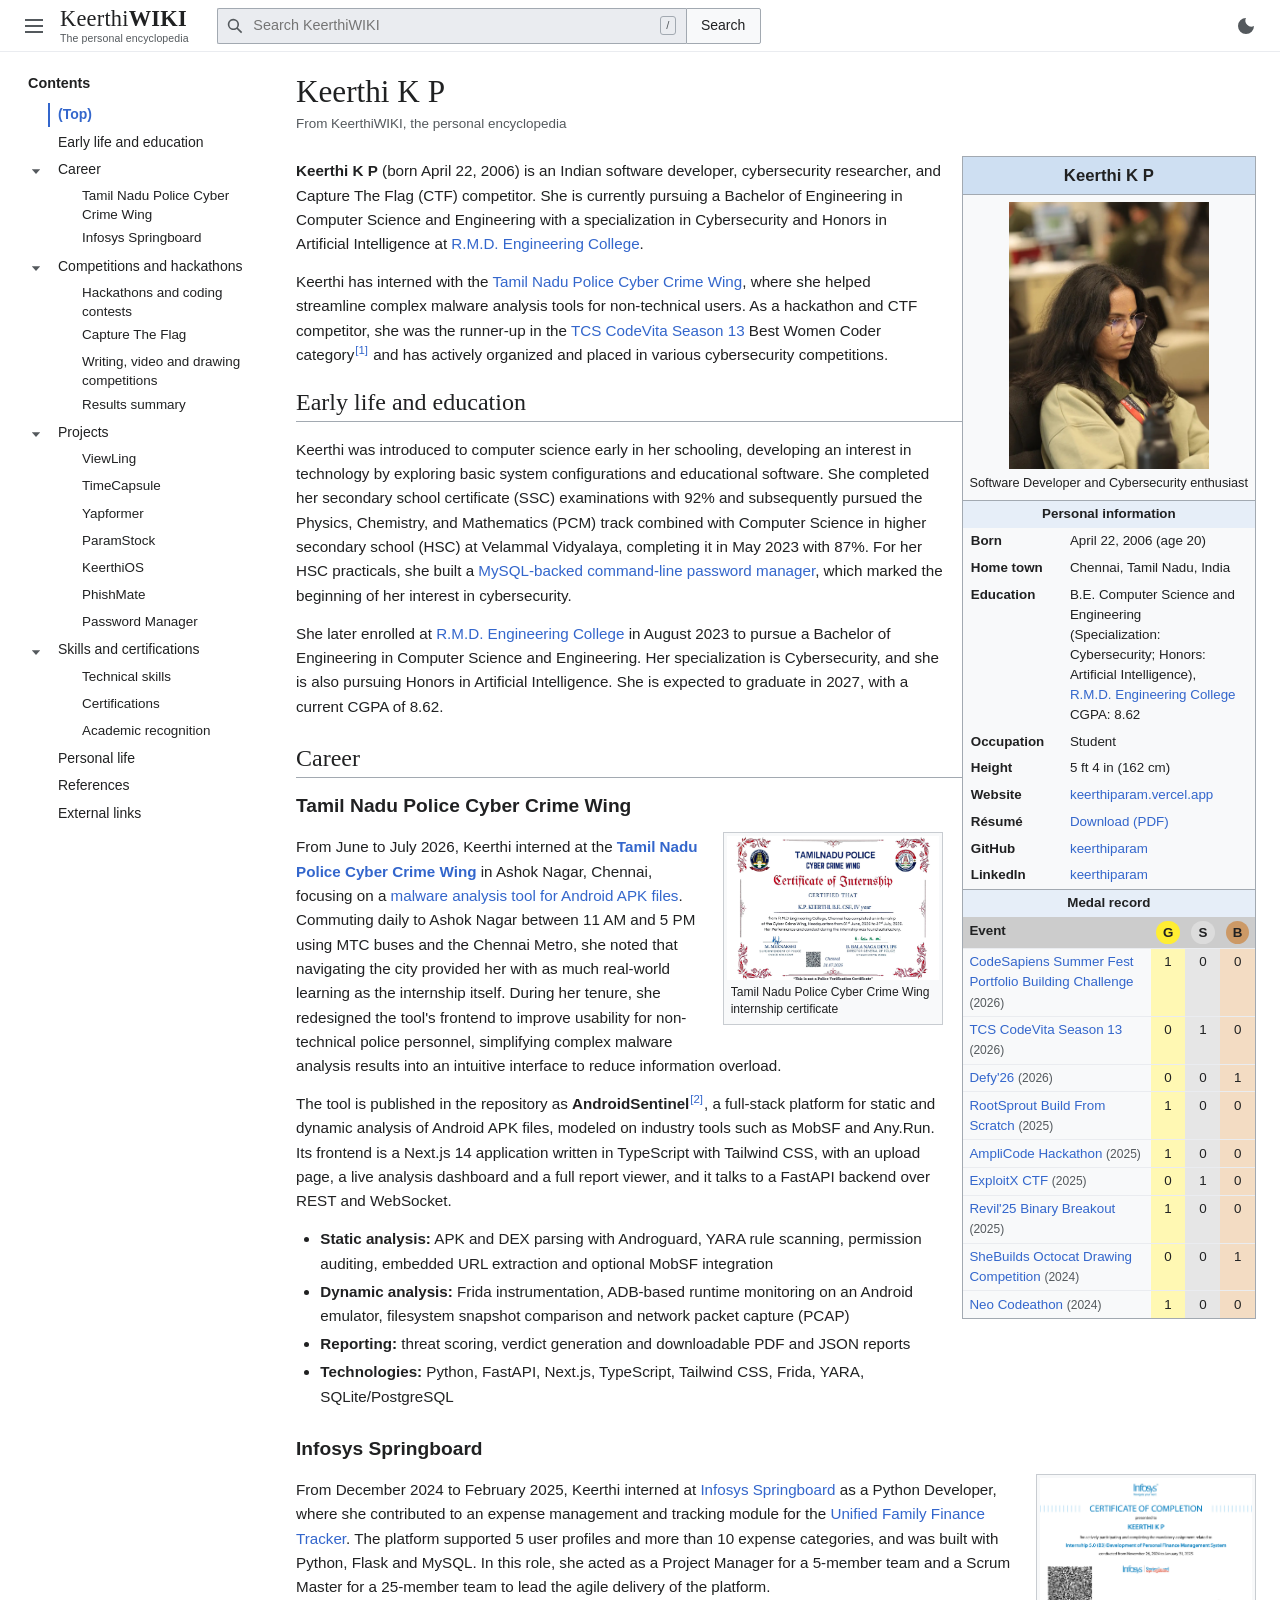
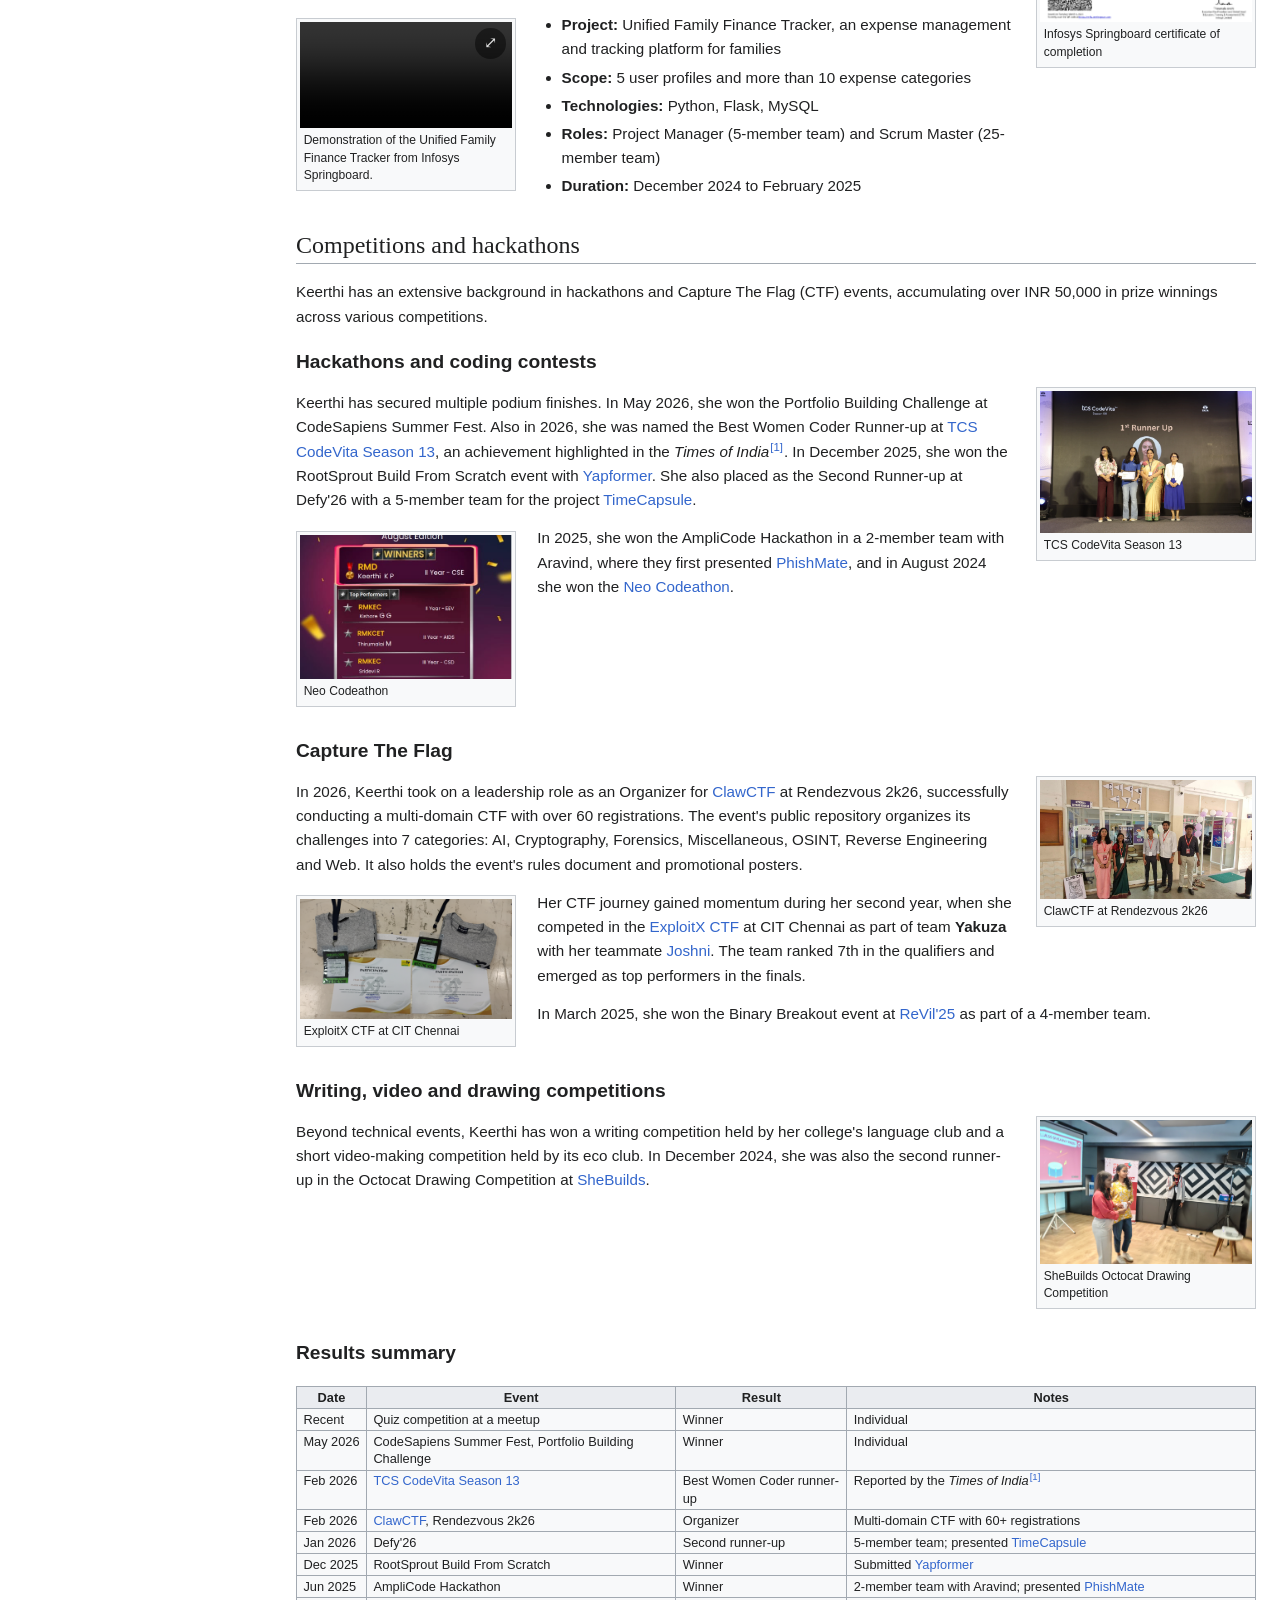
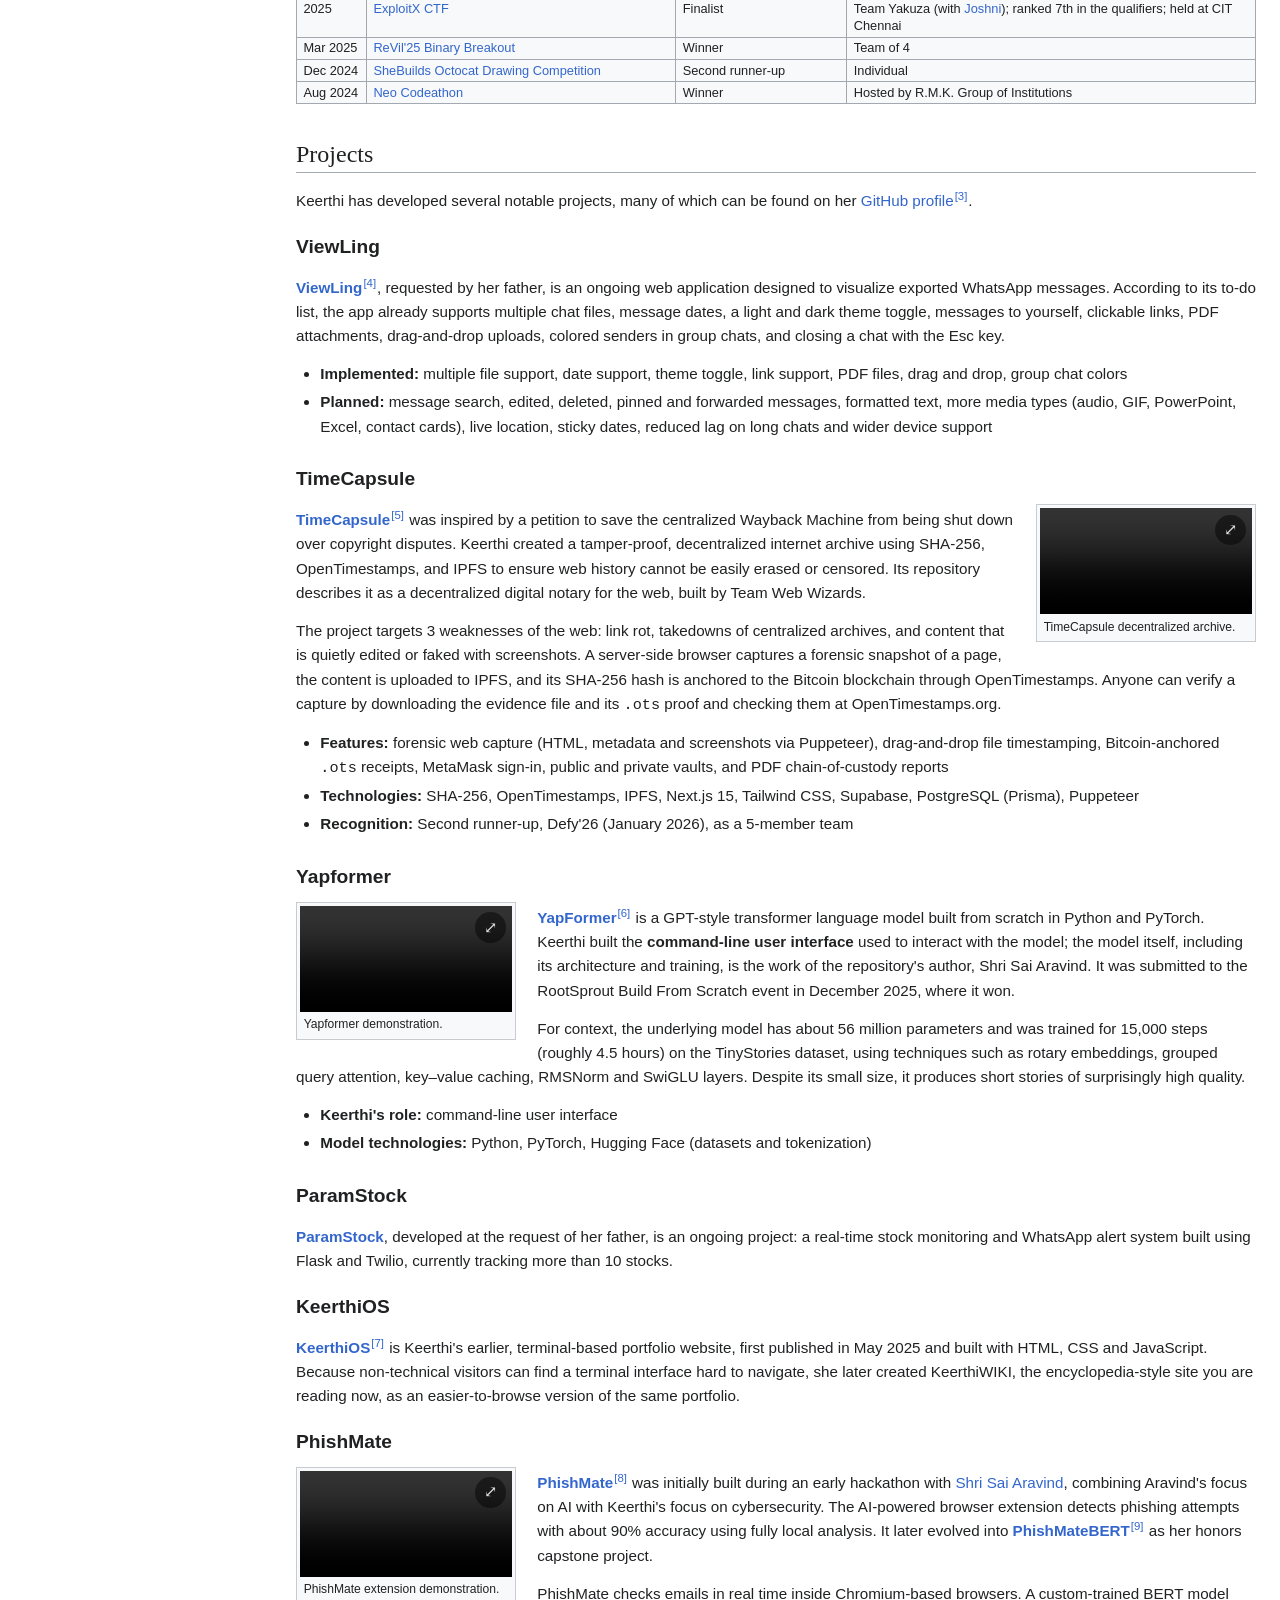
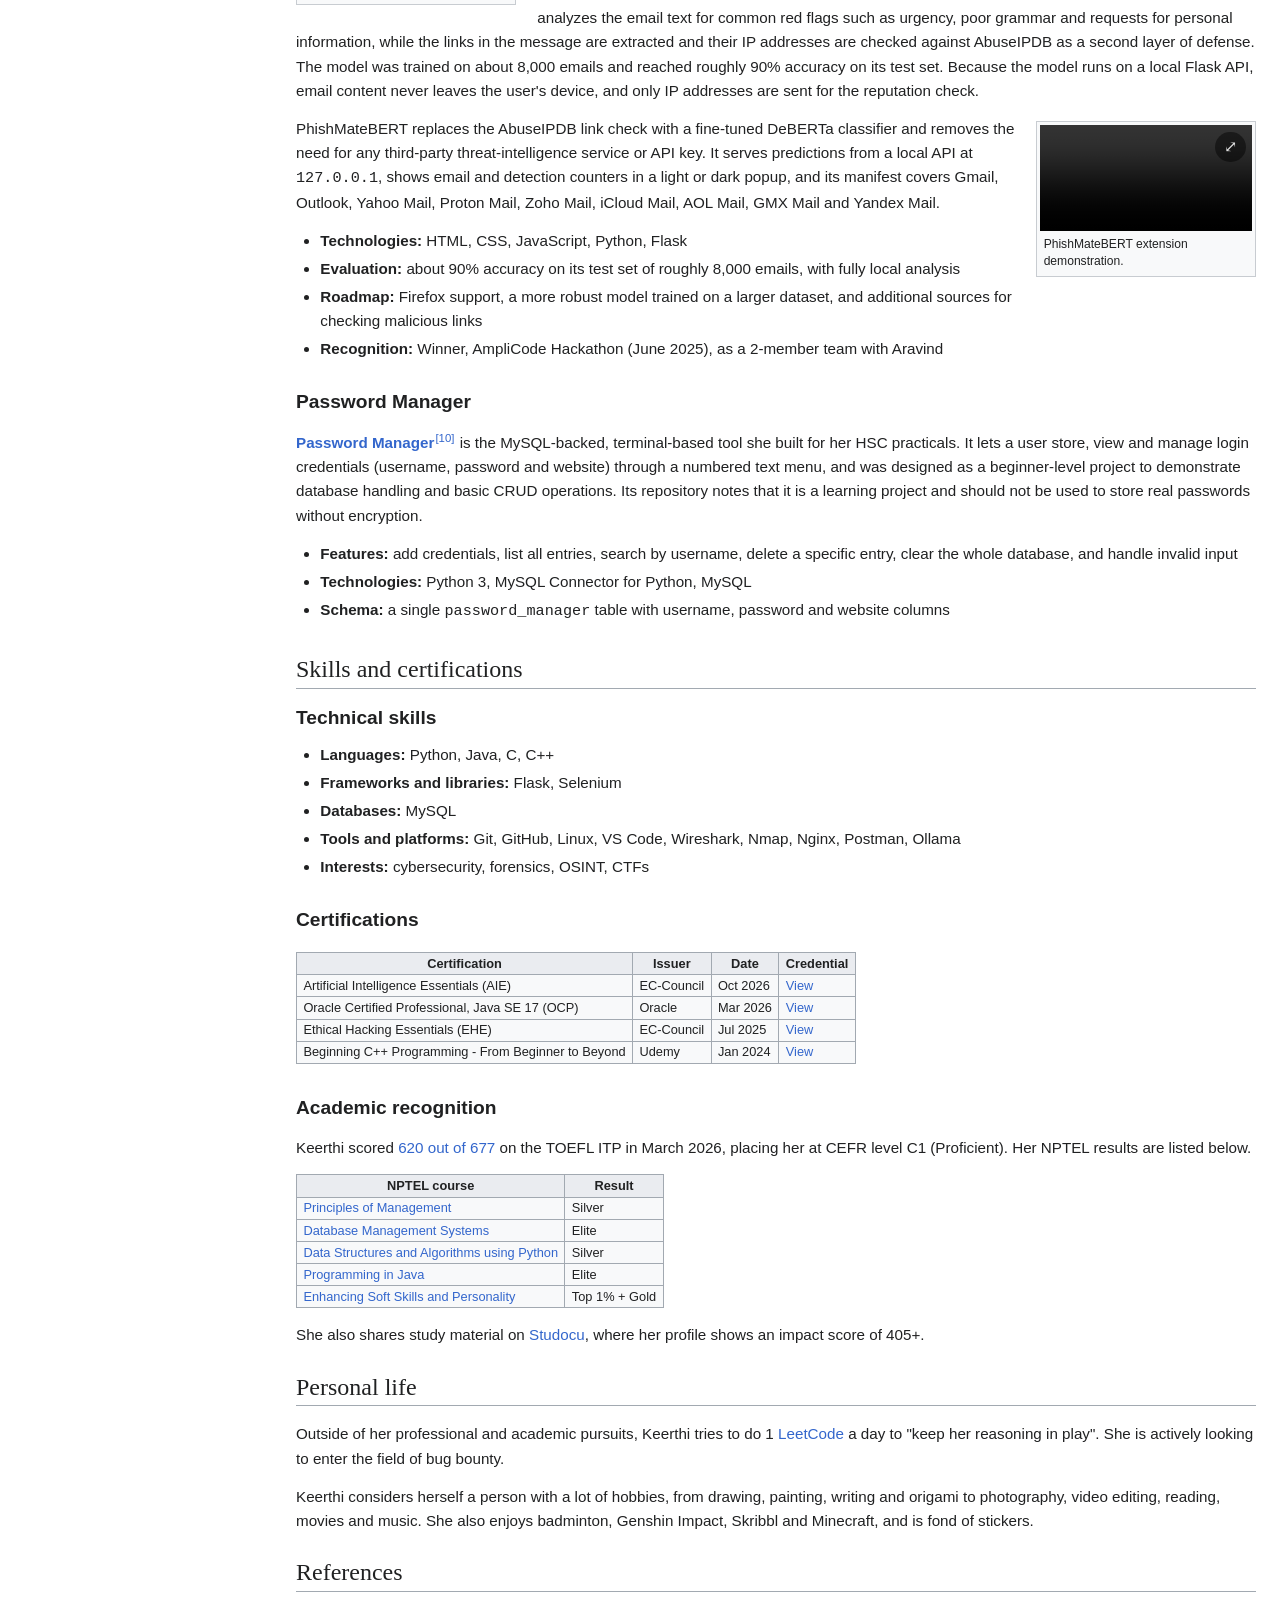
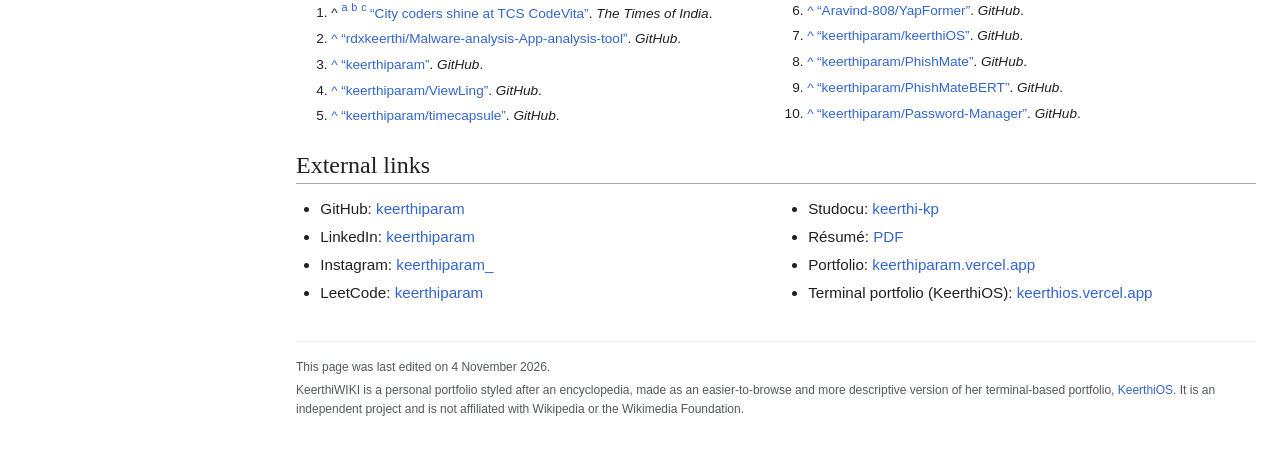
==== commit 3922c297: "One LeetCode a day keeps your reasoning in play." ====
--- a/index.html
+++ b/index.html
@@ -96,7 +96,7 @@
 
             <footer class="mw-footer">
                 <p id="footerEdited"></p>
-                <p>KeerthiWIKI is a personal portfolio styled after an encyclopedia, made as an easier-to-navigate companion to her terminal-based portfolio, <a href="https://keerthios.vercel.app/" target="_blank" rel="noopener noreferrer">KeerthiOS</a>. It is an independent project and is not affiliated with Wikipedia or the Wikimedia Foundation.</p>
+                <p>KeerthiWIKI is a personal portfolio styled after an encyclopedia, made as an easier-to-browse and more descriptive version of her terminal-based portfolio, <a href="https://keerthios.vercel.app/" target="_blank" rel="noopener noreferrer">KeerthiOS</a>. It is an independent project and is not affiliated with Wikipedia or the Wikimedia Foundation.</p>
             </footer>
         </main>
     </div>
--- a/style.css
+++ b/style.css
@@ -613,4 +613,16 @@
 /* ---------- Compact tables ---------- */
 .wikitable { font-size: .8rem; min-width: 0; line-height: 1.35; }
 .wikitable th, .wikitable td { padding: .15em .5em; }
-.wikitable td:first-child { white-space: nowrap; }+.wikitable td:first-child { white-space: nowrap; }
+/* ---------- Mobile tables: stack each row as a card instead of squeezing columns ---------- */
+@media (max-width: 720px) {
+    .table-wrap { overflow-x: visible; }
+    .wikitable { display: block; width: 100%; border: 0; background: transparent; }
+    .wikitable thead { display: none; }
+    .wikitable tbody { display: block; }
+    .wikitable tr { display: block; margin: 0 0 .7rem; border: 1px solid var(--border); background: var(--bg-soft); }
+    .wikitable td { display: flex; gap: .6rem; border: 0; border-bottom: 1px solid var(--border-soft); padding: .3em .6em; white-space: normal !important; overflow-wrap: anywhere; }
+    .wikitable td:last-child { border-bottom: 0; }
+    .wikitable td::before { content: attr(data-label); flex: 0 0 5.5rem; font-weight: 700; color: var(--muted); }
+    .wikitable td:first-child { background: var(--table-head); font-weight: 600; }
+}
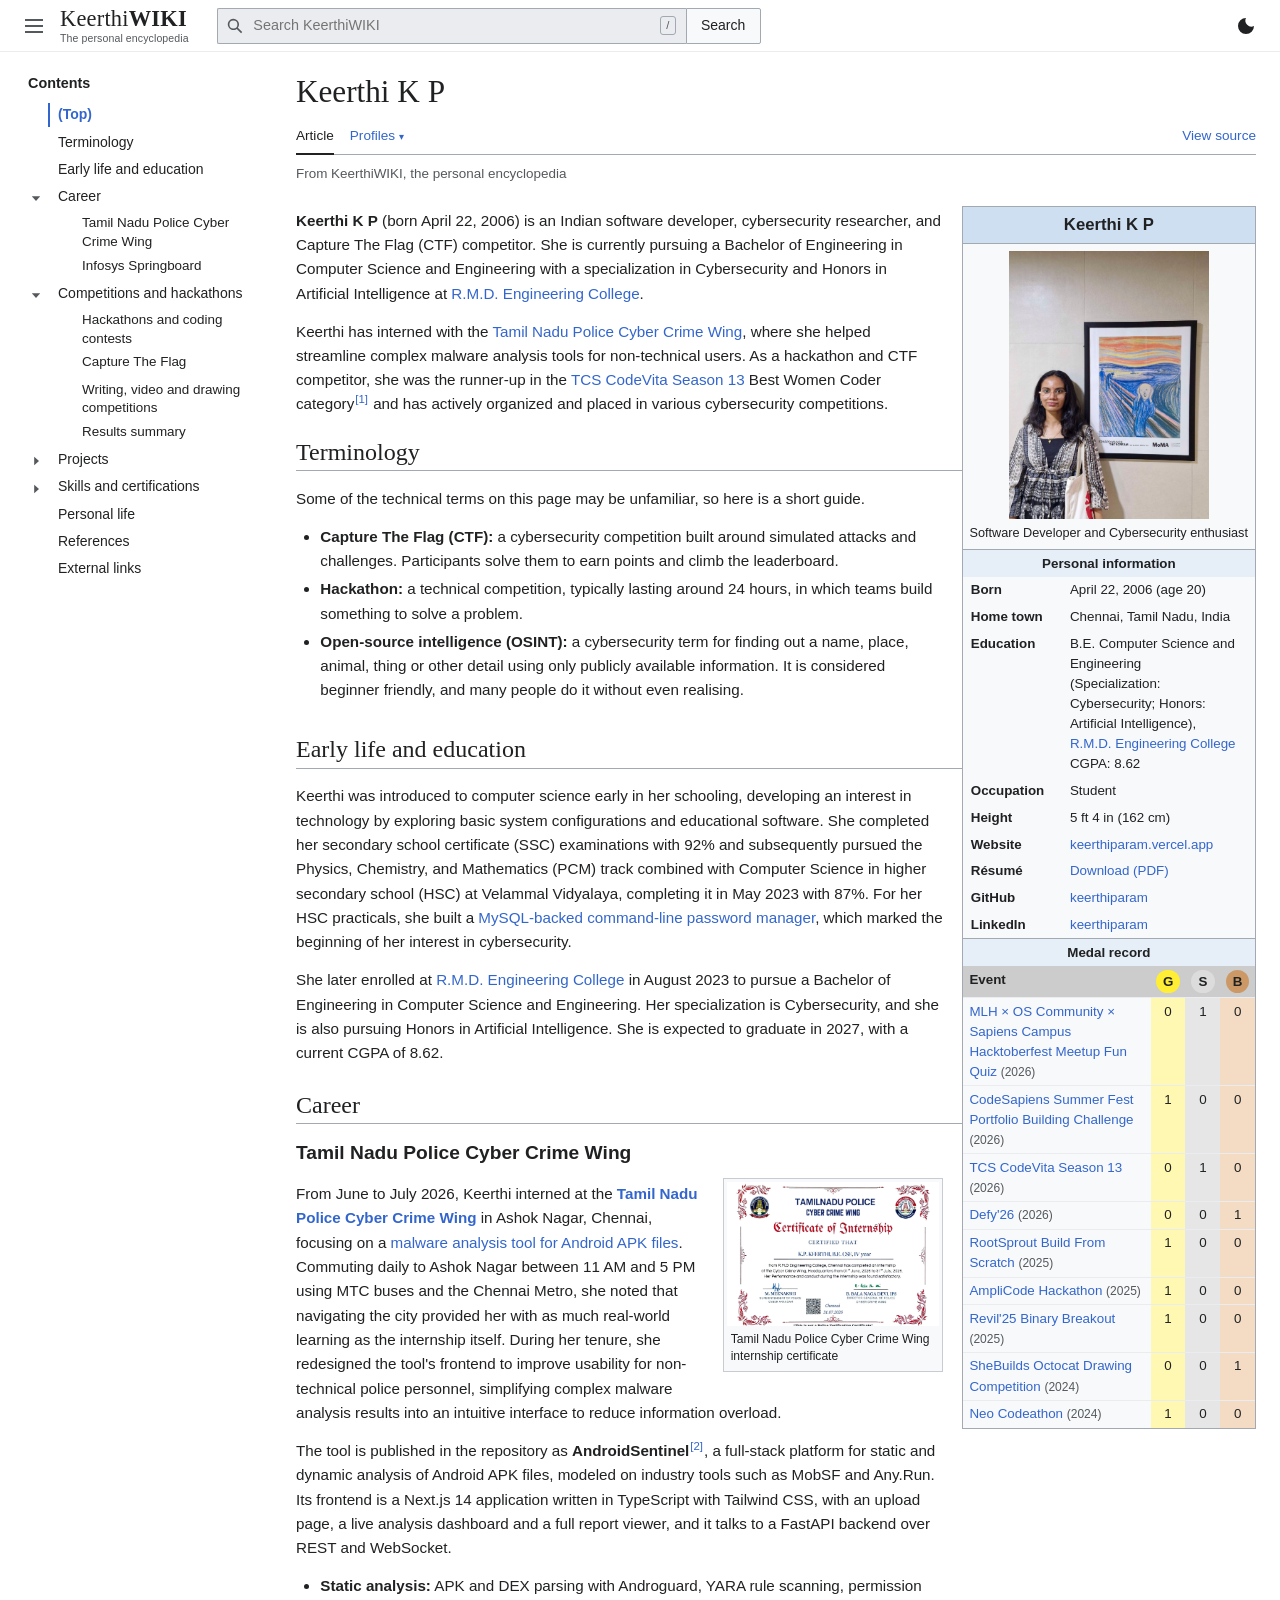
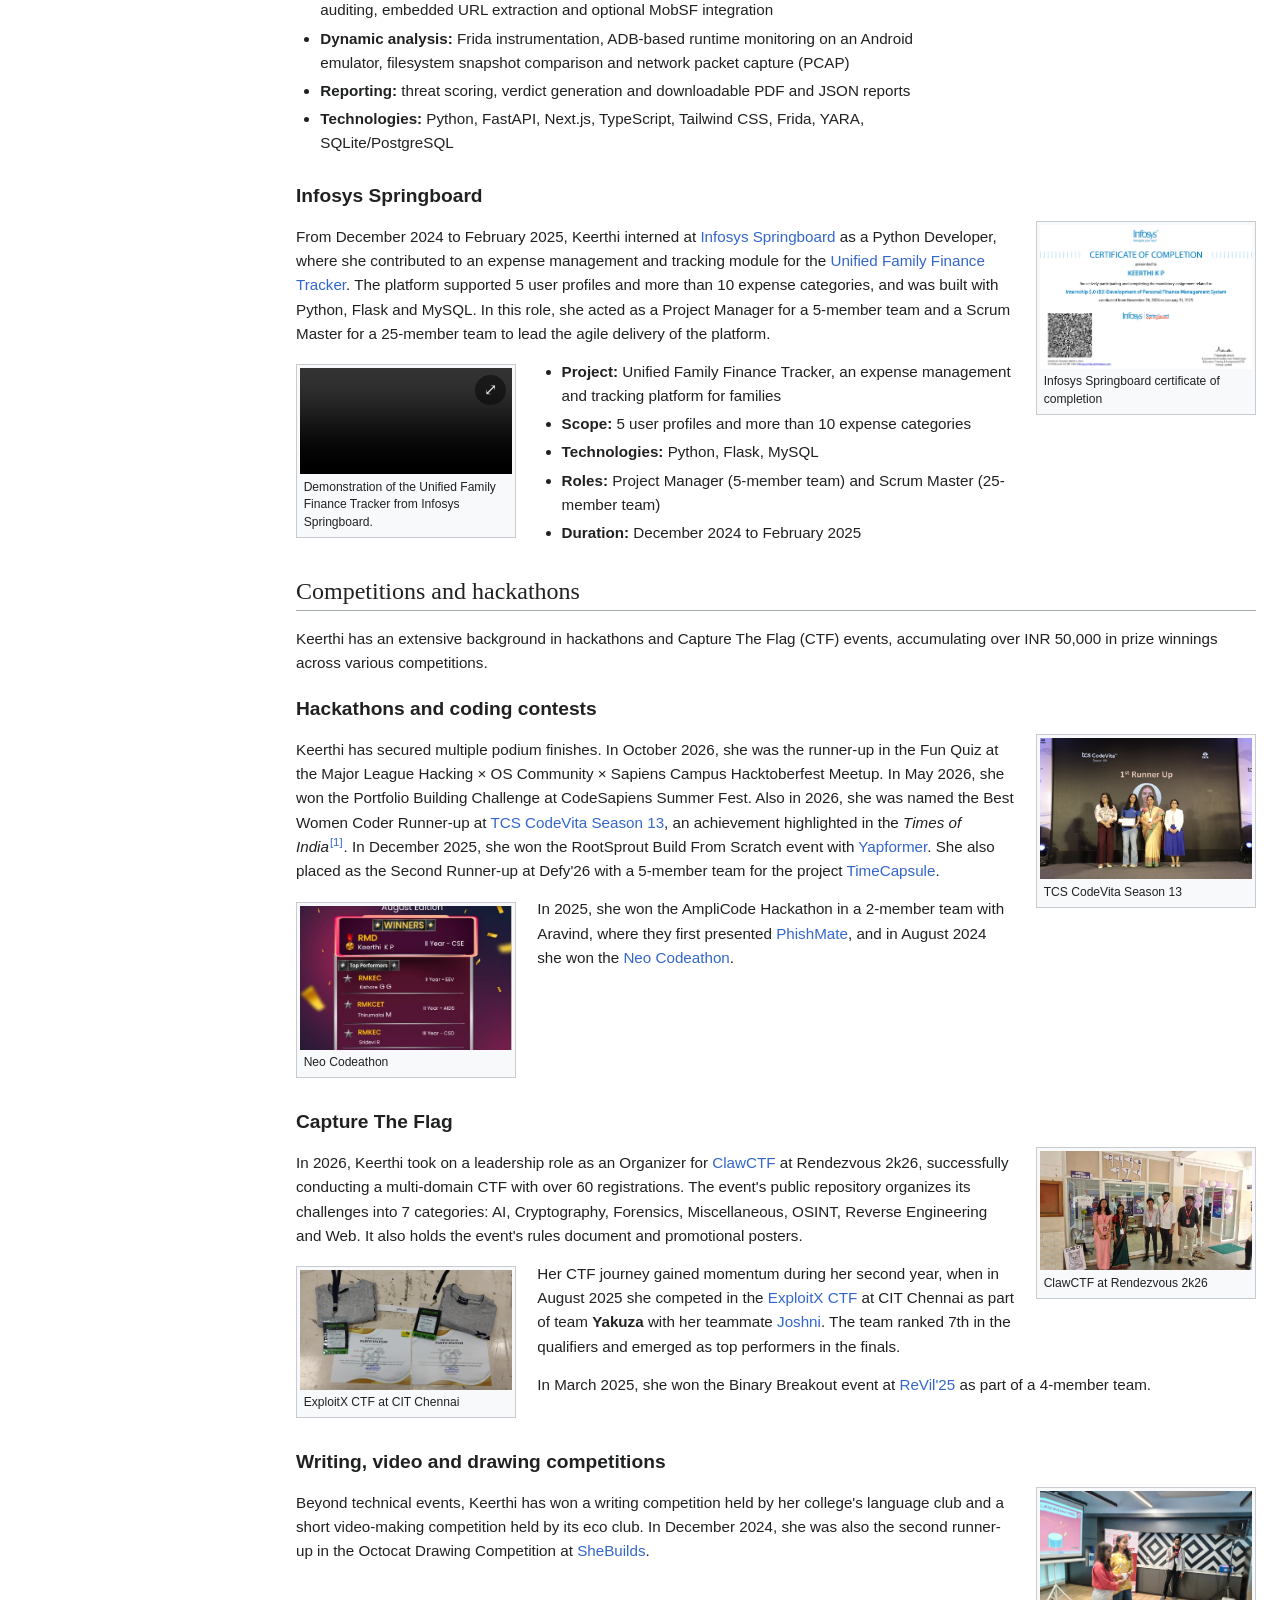
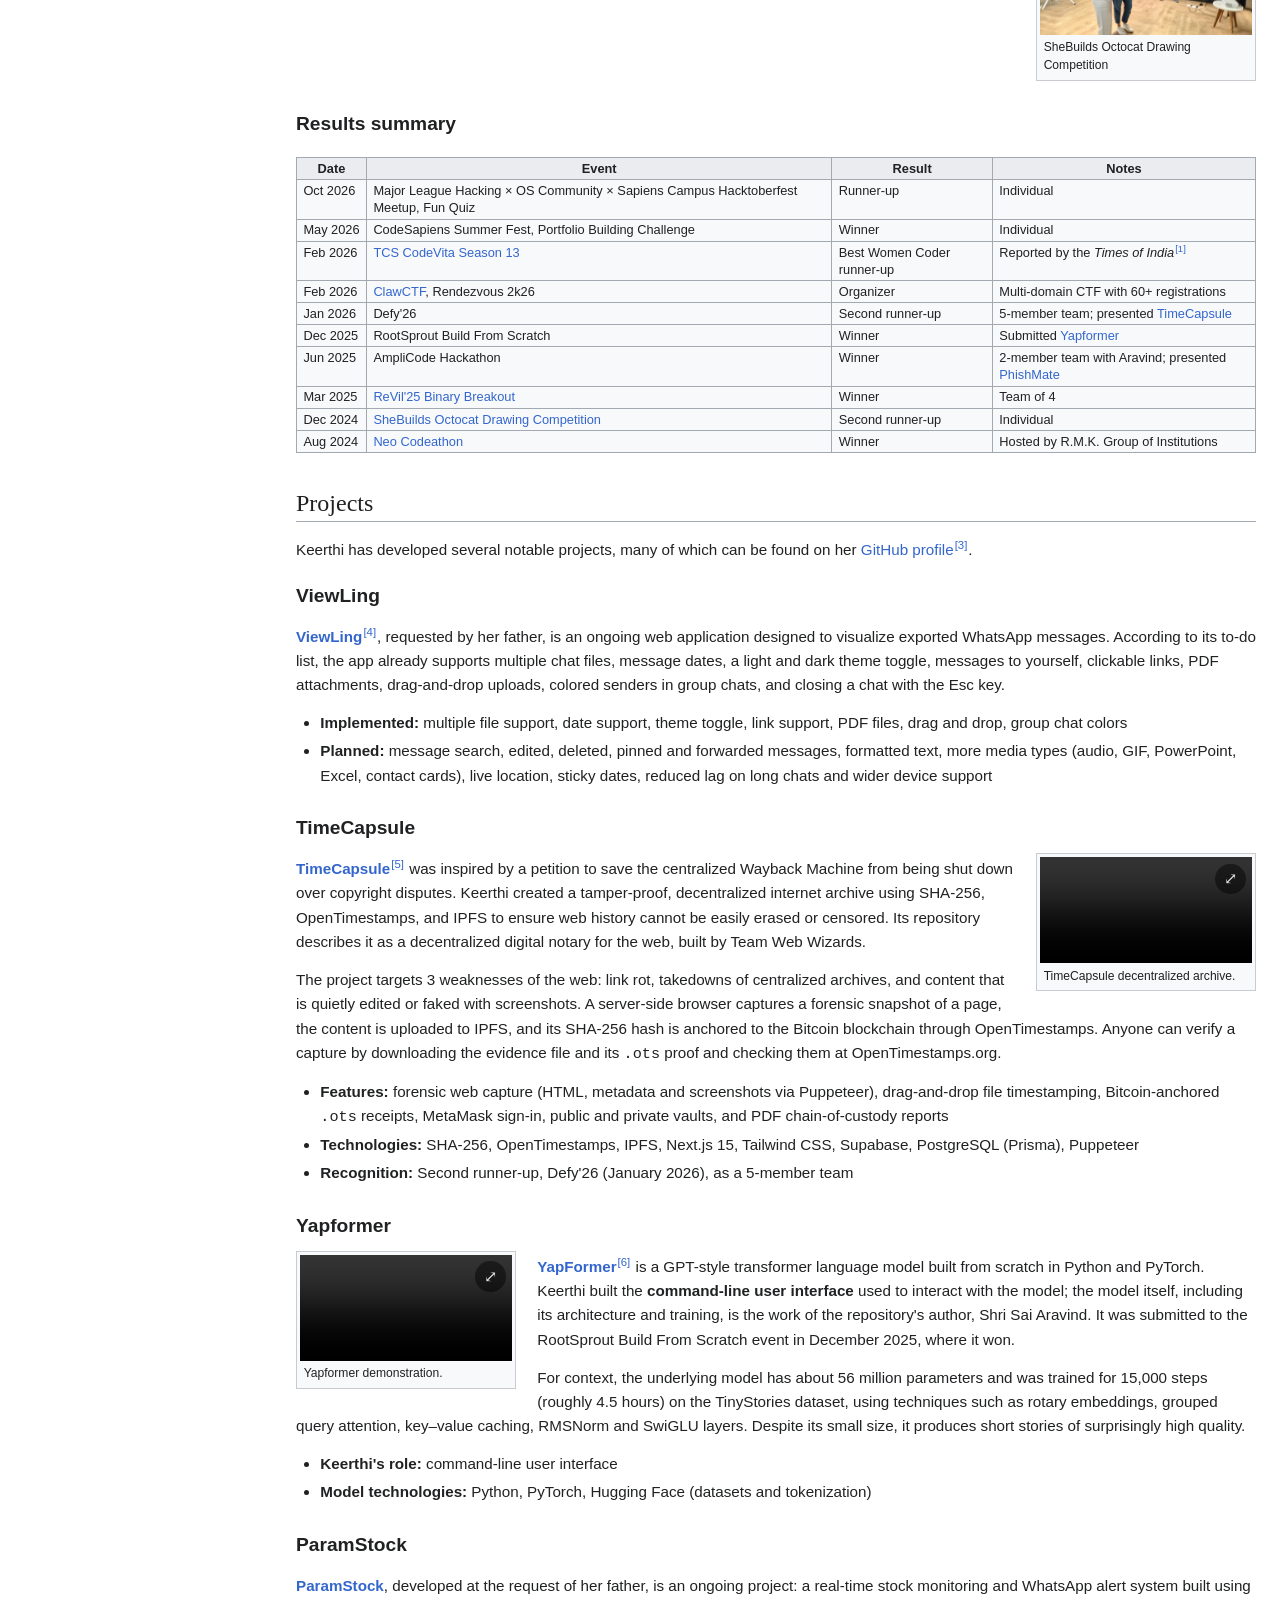
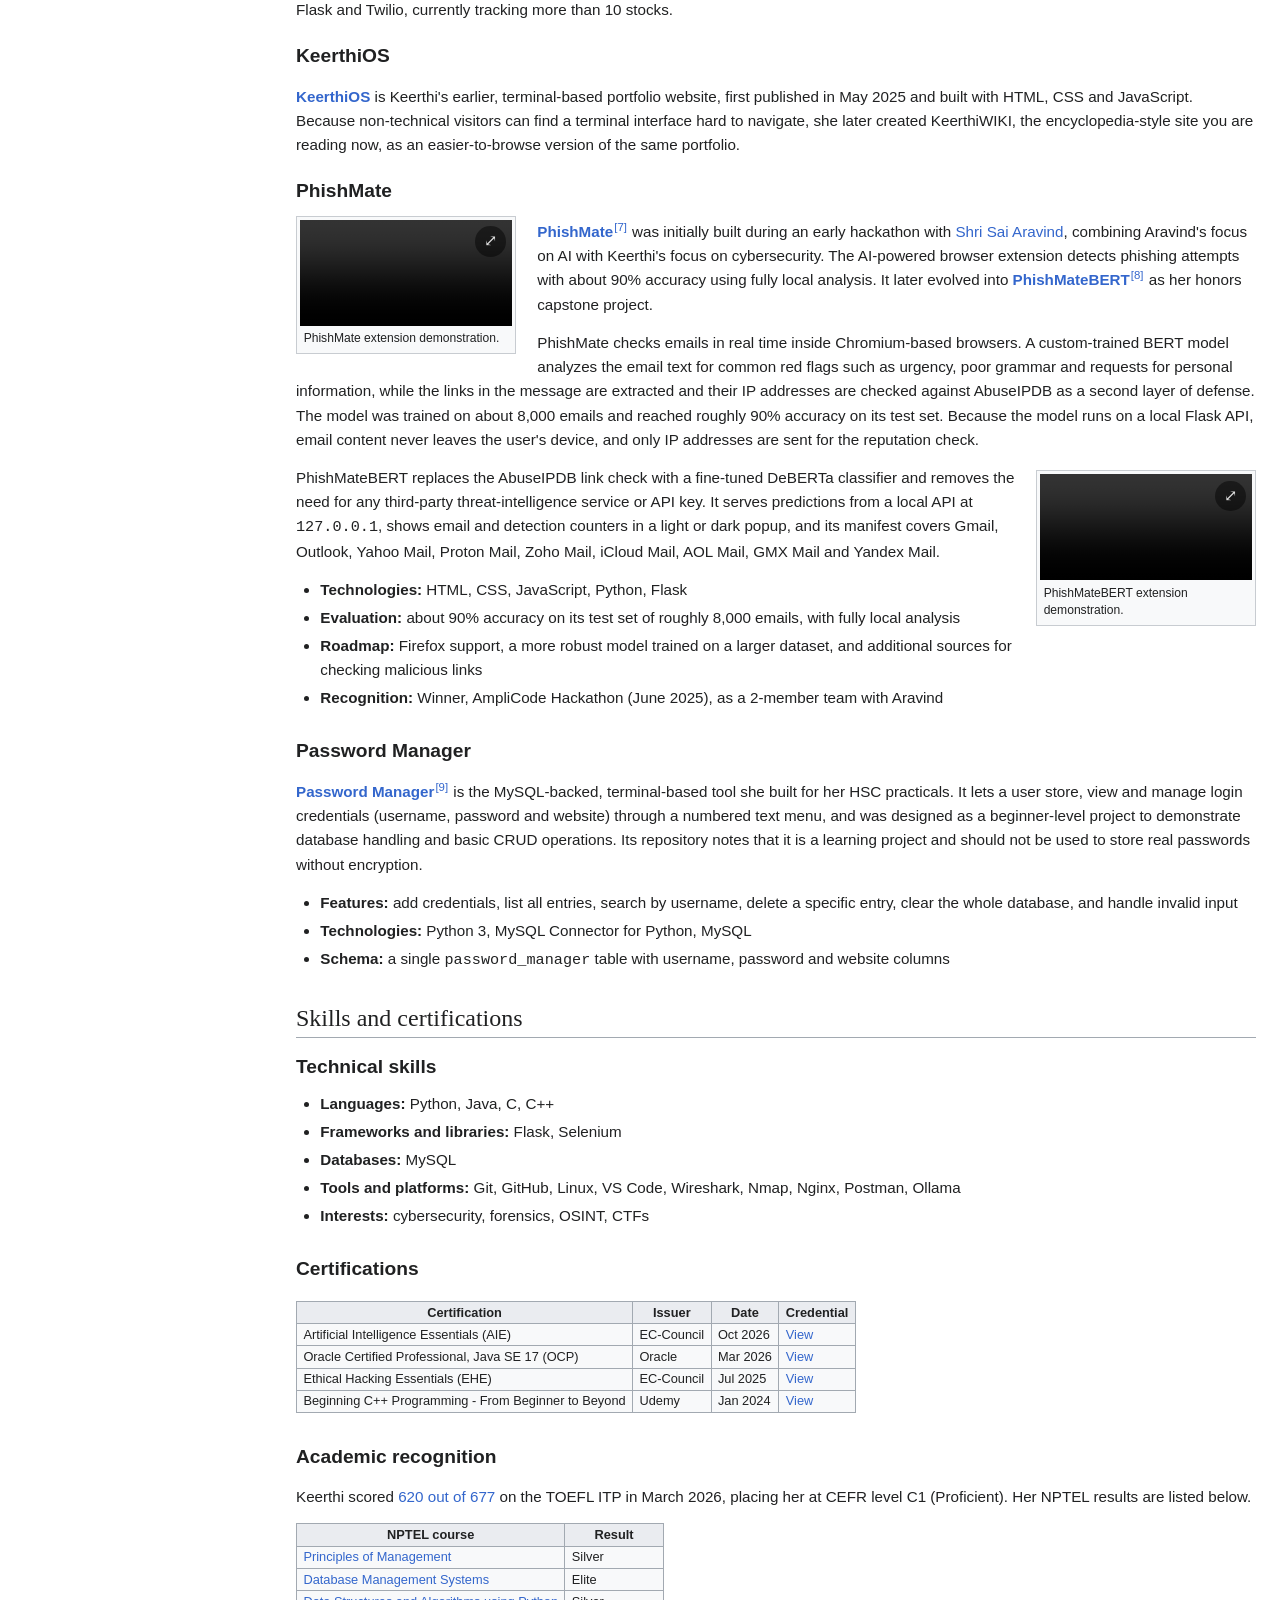
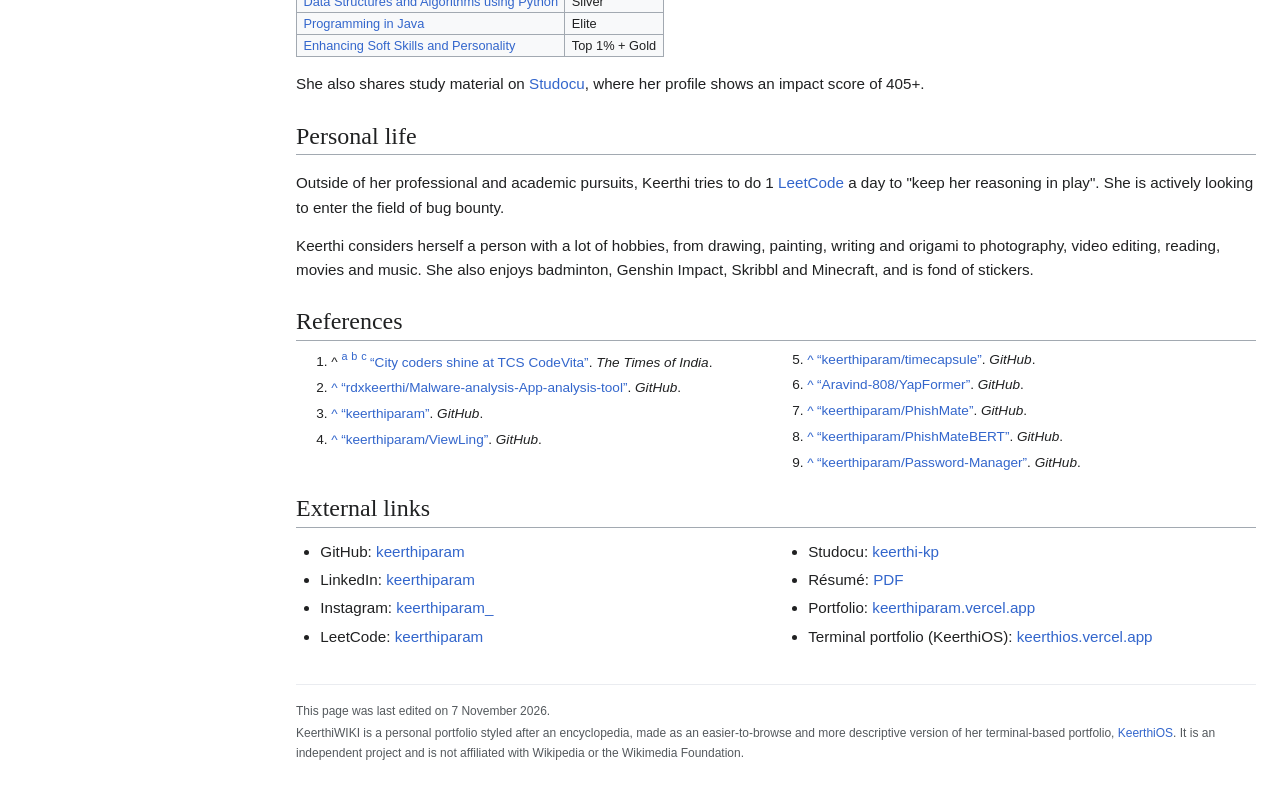
==== commit 2cfd5701: "source" ====
--- a/index.html
+++ b/index.html
@@ -87,6 +87,25 @@
         <main id="content" class="mw-content" tabindex="-1">
 
             <h1 id="firstHeading" class="firstHeading">Keerthi K P</h1>
+            <nav class="page-tabs" aria-label="Article tools">
+                <div class="tabs-left">
+                    <a class="tab selected" href="#firstHeading">Article</a>
+                    <div class="tab-menu">
+                        <button id="profilesBtn" class="tab tab-btn" type="button" aria-haspopup="true" aria-expanded="false" aria-controls="profilesMenu">Profiles <span class="caret" aria-hidden="true">&#9662;</span></button>
+                        <ul id="profilesMenu" class="tab-dropdown" hidden>
+                            <li><a href="https://github.com/keerthiparam" target="_blank" rel="noopener noreferrer">GitHub</a></li>
+                            <li><a href="https://www.linkedin.com/in/keerthiparam" target="_blank" rel="noopener noreferrer">LinkedIn</a></li>
+                            <li><a href="https://www.instagram.com/keerthiparam_" target="_blank" rel="noopener noreferrer">Instagram</a></li>
+                            <li><a href="https://leetcode.com/u/keerthiparam/" target="_blank" rel="noopener noreferrer">LeetCode</a></li>
+                            <li><a href="https://www.studocu.com/in/user/keerthi-kp/50296445" target="_blank" rel="noopener noreferrer">Studocu</a></li>
+                            <li><a href="https://docs.google.com/document/d/1_8awqWlxdFw7RIELNcMUJ54haw1jOJGvTQTLFg4NBT8/export?format=pdf" target="_blank" rel="noopener noreferrer">Résumé (PDF)</a></li>
+                        </ul>
+                    </div>
+                </div>
+                <div class="tabs-right">
+                    <a class="tab" href="https://github.com/keerthiparam/KeerthiWIKI" target="_blank" rel="noopener noreferrer" title="View this site's source code on GitHub">View source</a>
+                </div>
+            </nav>
             <div id="siteSub" class="site-sub">From KeerthiWIKI, the personal encyclopedia</div>
 
             <div id="bodyContent" class="mw-body-content">
--- a/style.css
+++ b/style.css
@@ -4,6 +4,7 @@
 
 /* ---------- 1. Theme tokens ---------- */
 :root {
+    --visited: #6b4ba1;
     --bg: #ffffff;
     --bg-soft: #f8f9fa;
     --bg-hover: #eaecf0;
@@ -31,6 +32,7 @@
 }
 
 :root[data-theme="dark"] {
+    --visited: #b79ae0;
     --bg: #101418;
     --bg-soft: #1b1f23;
     --bg-hover: #2a2f35;
@@ -124,7 +126,9 @@
     color: var(--muted);
     cursor: pointer;
 }
-.icon-btn:hover { background: var(--bg-hover); color: var(--text); }
+.icon-btn:hover { background: var(--bg-hover); color: var(--text); text-decoration: none; }
+.header-end { gap: .15rem; }
+#sourceLink, #themeToggle { color: var(--text); }
 .icon-btn:focus-visible, .search-button:focus-visible { outline: 2px solid var(--link); outline-offset: 1px; }
 
 /* theme icon swap */
@@ -625,4 +629,50 @@
     .wikitable td:last-child { border-bottom: 0; }
     .wikitable td::before { content: attr(data-label); flex: 0 0 5.5rem; font-weight: 700; color: var(--muted); }
     .wikitable td:first-child { background: var(--table-head); font-weight: 600; }
-}+}
+/* ---------- Article tab row (Article | Profiles ... View source) ---------- */
+.page-tabs {
+    display: flex;
+    justify-content: space-between;
+    align-items: flex-end;
+    border-bottom: 1px solid var(--border);
+    margin: .4rem 0 .5rem;
+    font-size: .85rem;
+}
+.tabs-left, .tabs-right { display: flex; align-items: flex-end; gap: 1rem; }
+.tab {
+    display: inline-block;
+    padding: .45rem 0 .4rem;
+    color: var(--link);
+    border: 0;
+    border-bottom: 2px solid transparent;
+    background: transparent;
+    cursor: pointer;
+    font: inherit;
+    font-size: .85rem;
+    margin-bottom: -1px;
+}
+.tab:hover { text-decoration: none; border-bottom-color: var(--border); }
+.tab.selected { color: var(--text); border-bottom-color: var(--text); cursor: default; }
+.tab .caret { font-size: .7em; }
+.tab-menu { position: relative; }
+.tab-dropdown {
+    position: absolute;
+    top: 100%;
+    left: 0;
+    z-index: 150;
+    min-width: 11rem;
+    margin: .1rem 0 0;
+    padding: .25rem 0;
+    list-style: none;
+    background: var(--bg);
+    border: 1px solid var(--border);
+    box-shadow: var(--shadow);
+    border-radius: 2px;
+}
+.tab-dropdown[hidden] { display: none; }
+.tab-dropdown a { display: block; padding: .4rem .9rem; color: var(--text); }
+.tab-dropdown a:hover { background: var(--bg-hover); text-decoration: none; }
+
+/* ---------- Visited links ---------- */
+.mw-body-content a:visited, .infobox a:visited, .mw-footer a:visited, sup.reference a:visited { color: var(--visited); }
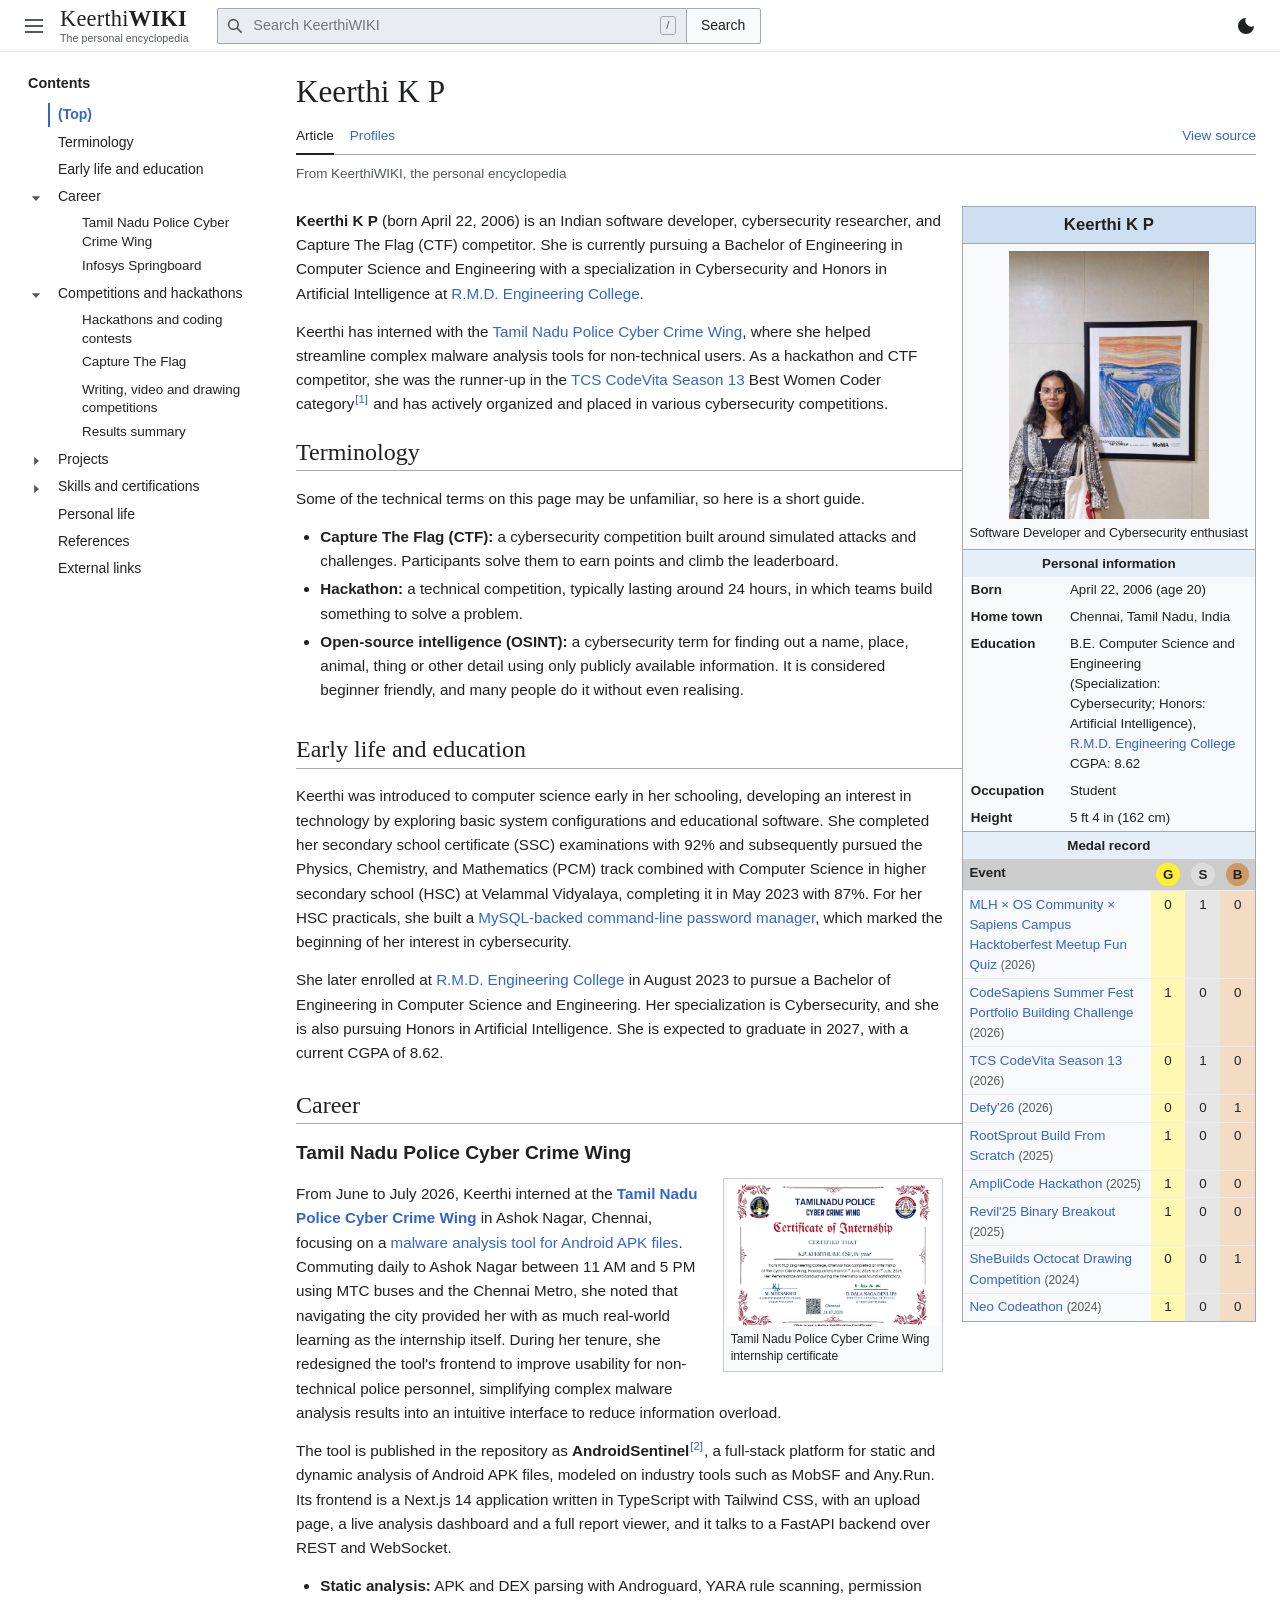
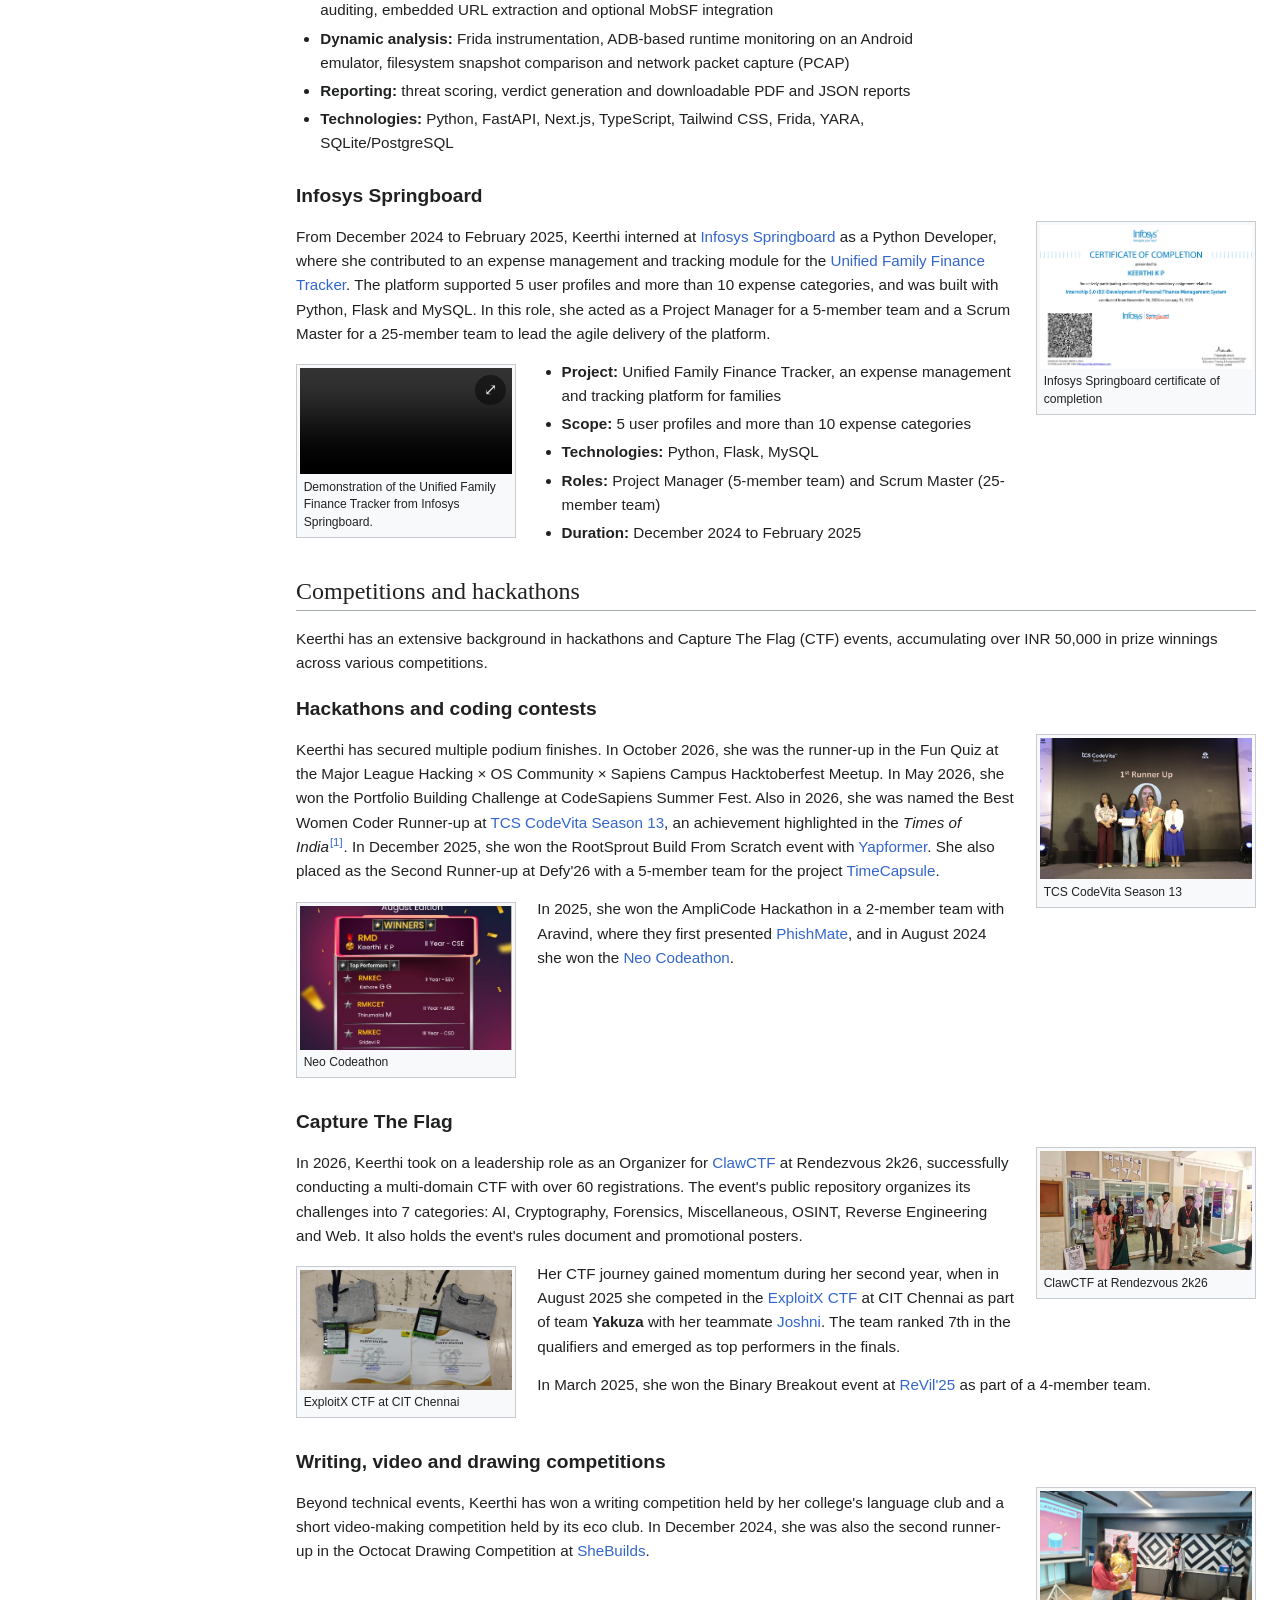
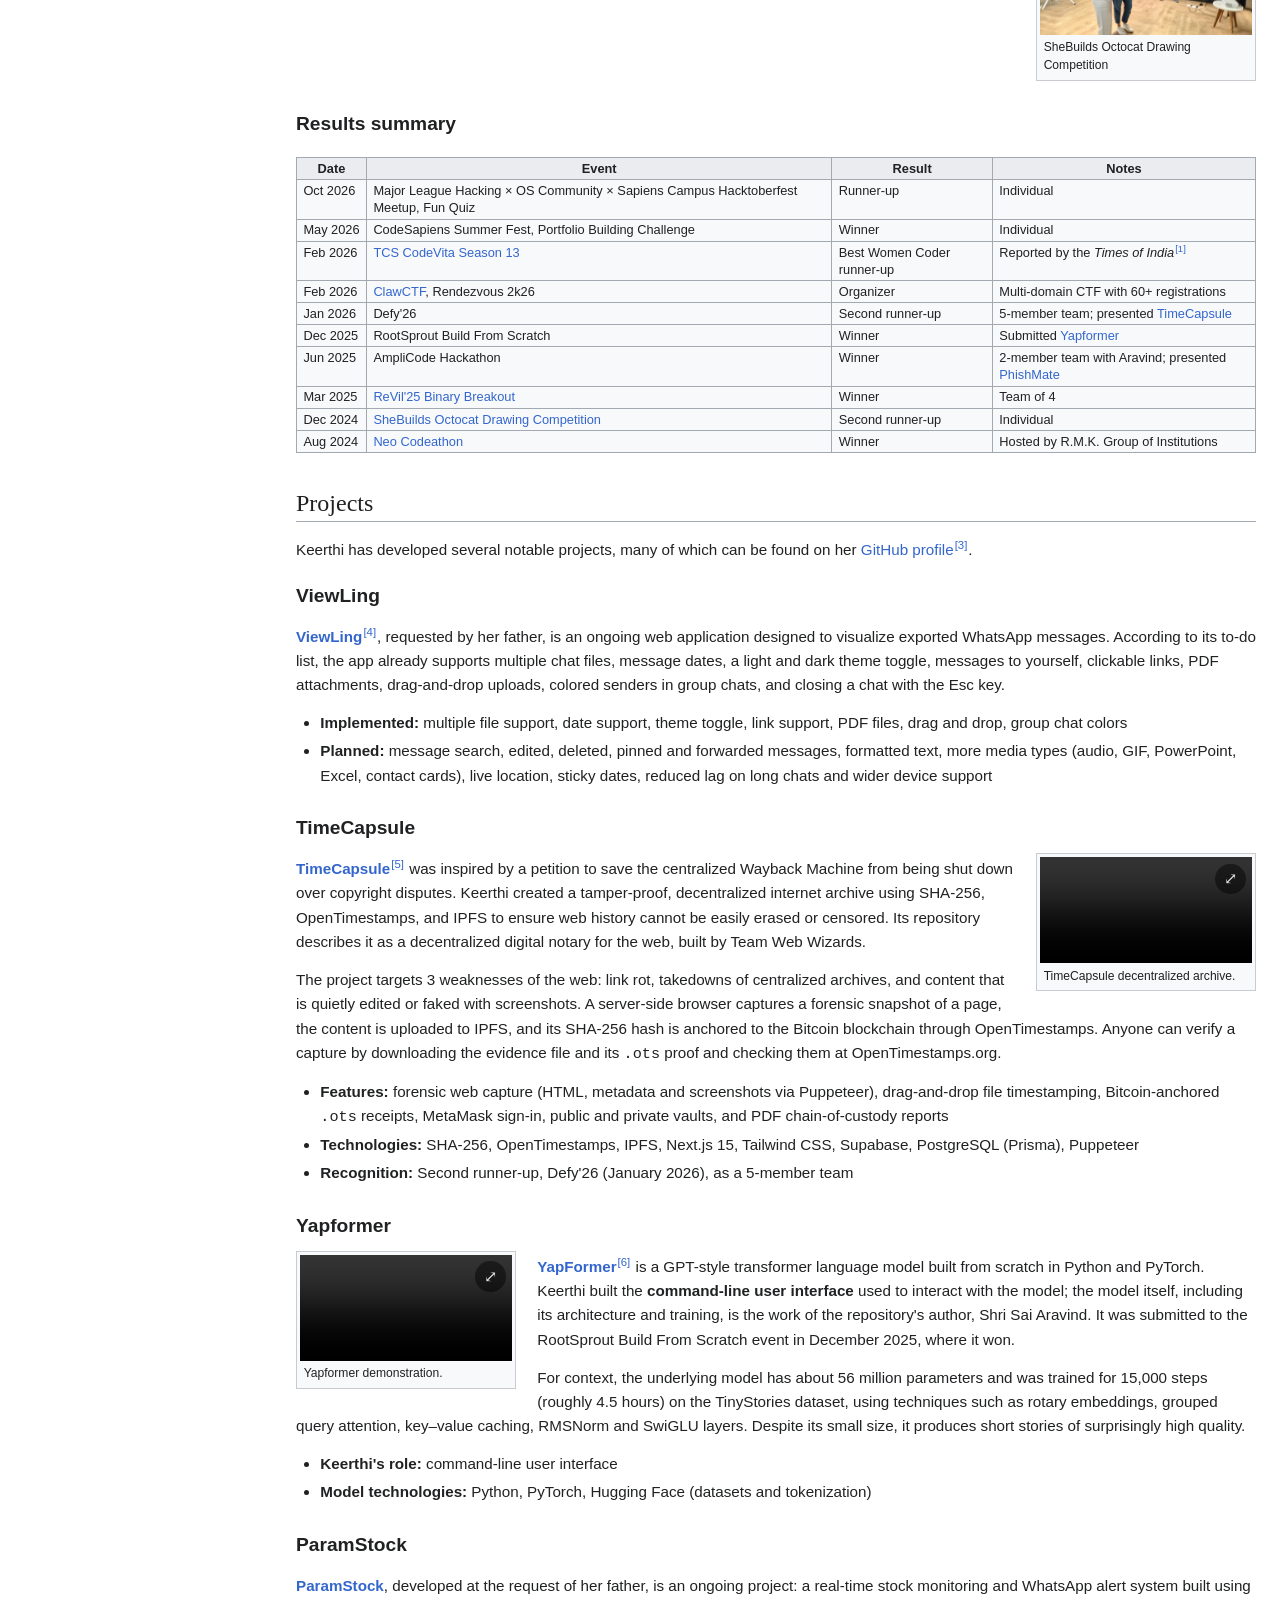
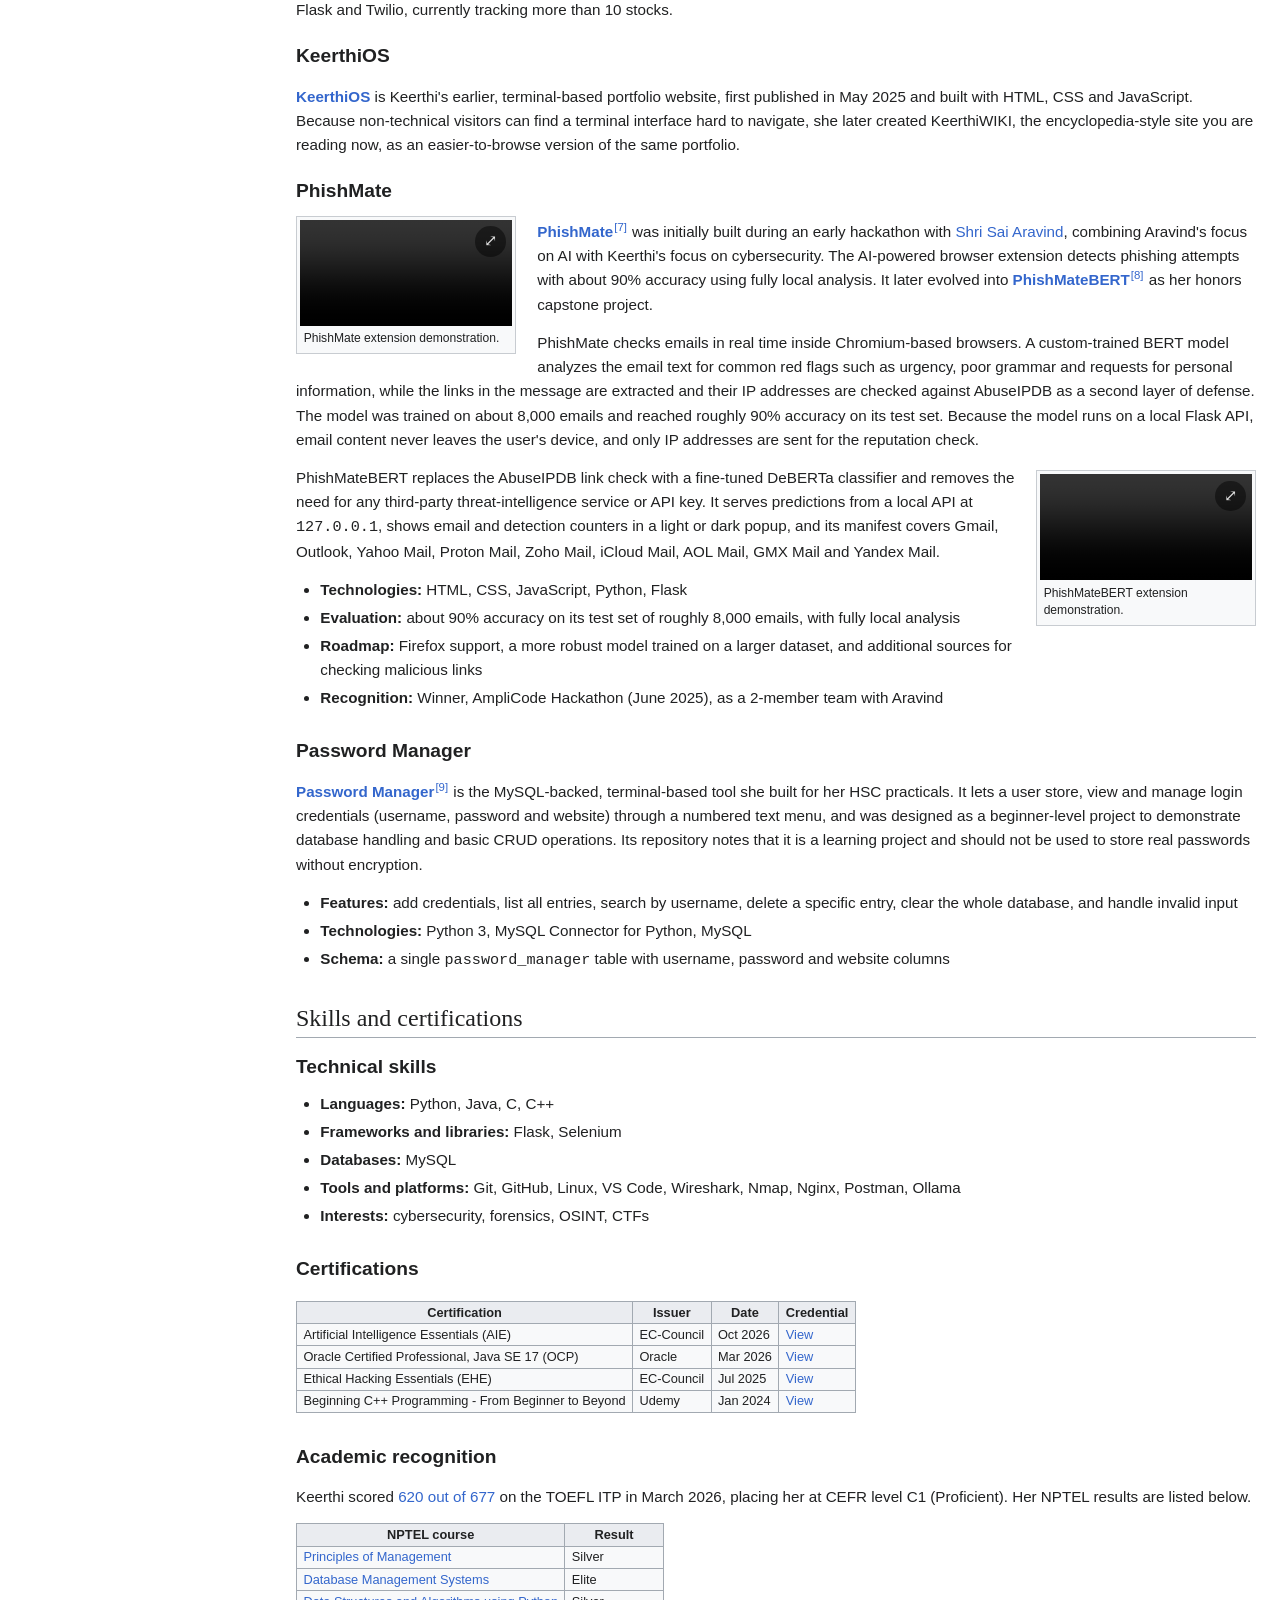
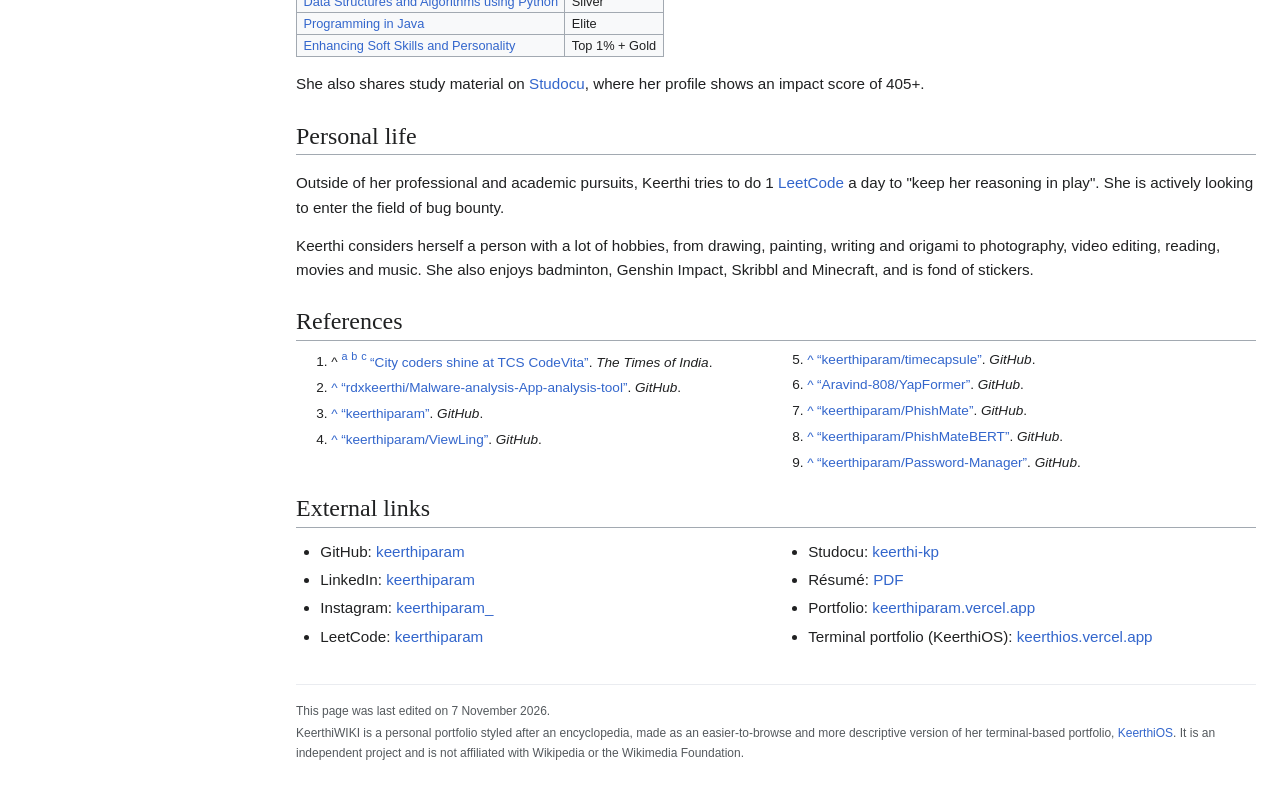
==== commit 0311f7b7: "profile" ====
--- a/index.html
+++ b/index.html
@@ -91,7 +91,7 @@
                 <div class="tabs-left">
                     <a class="tab selected" href="#firstHeading">Article</a>
                     <div class="tab-menu">
-                        <button id="profilesBtn" class="tab tab-btn" type="button" aria-haspopup="true" aria-expanded="false" aria-controls="profilesMenu">Profiles <span class="caret" aria-hidden="true">&#9662;</span></button>
+                        <button id="profilesBtn" class="tab tab-btn" type="button" aria-haspopup="true" aria-expanded="false" aria-controls="profilesMenu">Profiles</button>
                         <ul id="profilesMenu" class="tab-dropdown" hidden>
                             <li><a href="https://github.com/keerthiparam" target="_blank" rel="noopener noreferrer">GitHub</a></li>
                             <li><a href="https://www.linkedin.com/in/keerthiparam" target="_blank" rel="noopener noreferrer">LinkedIn</a></li>
